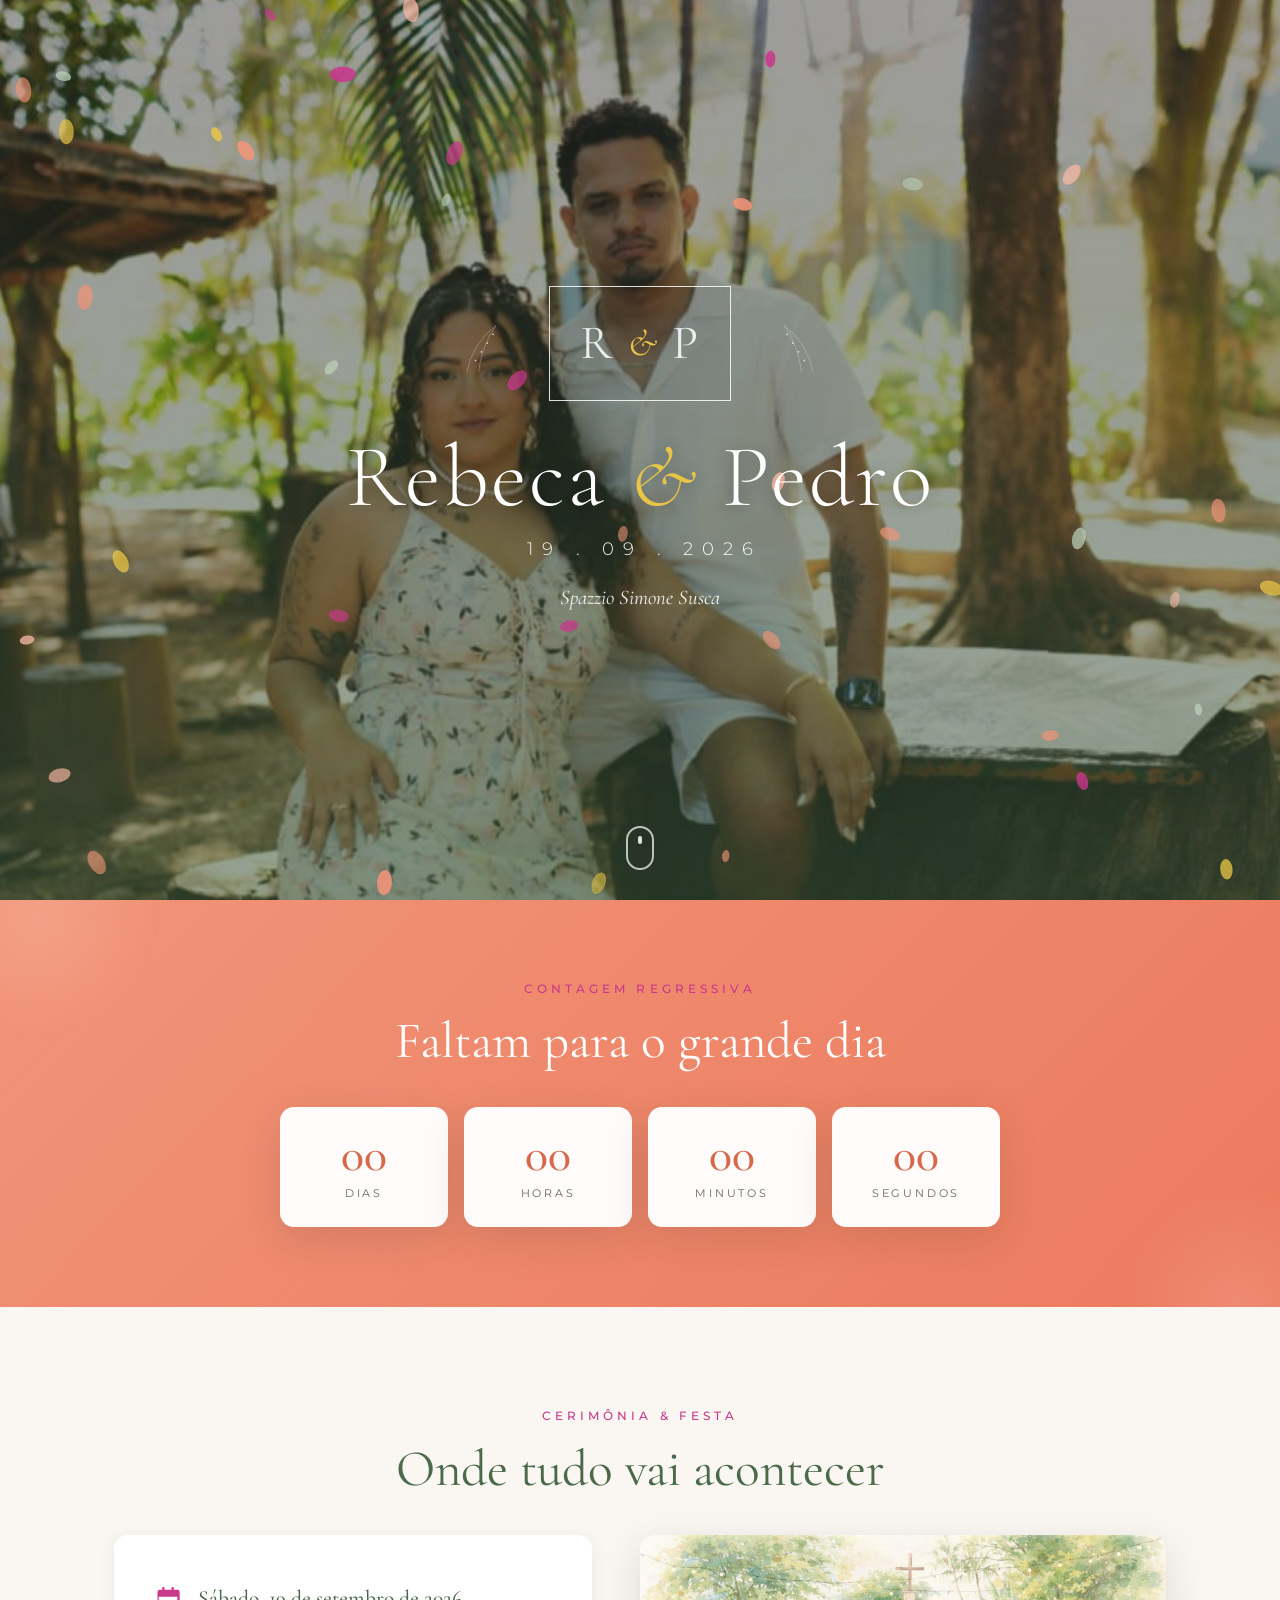
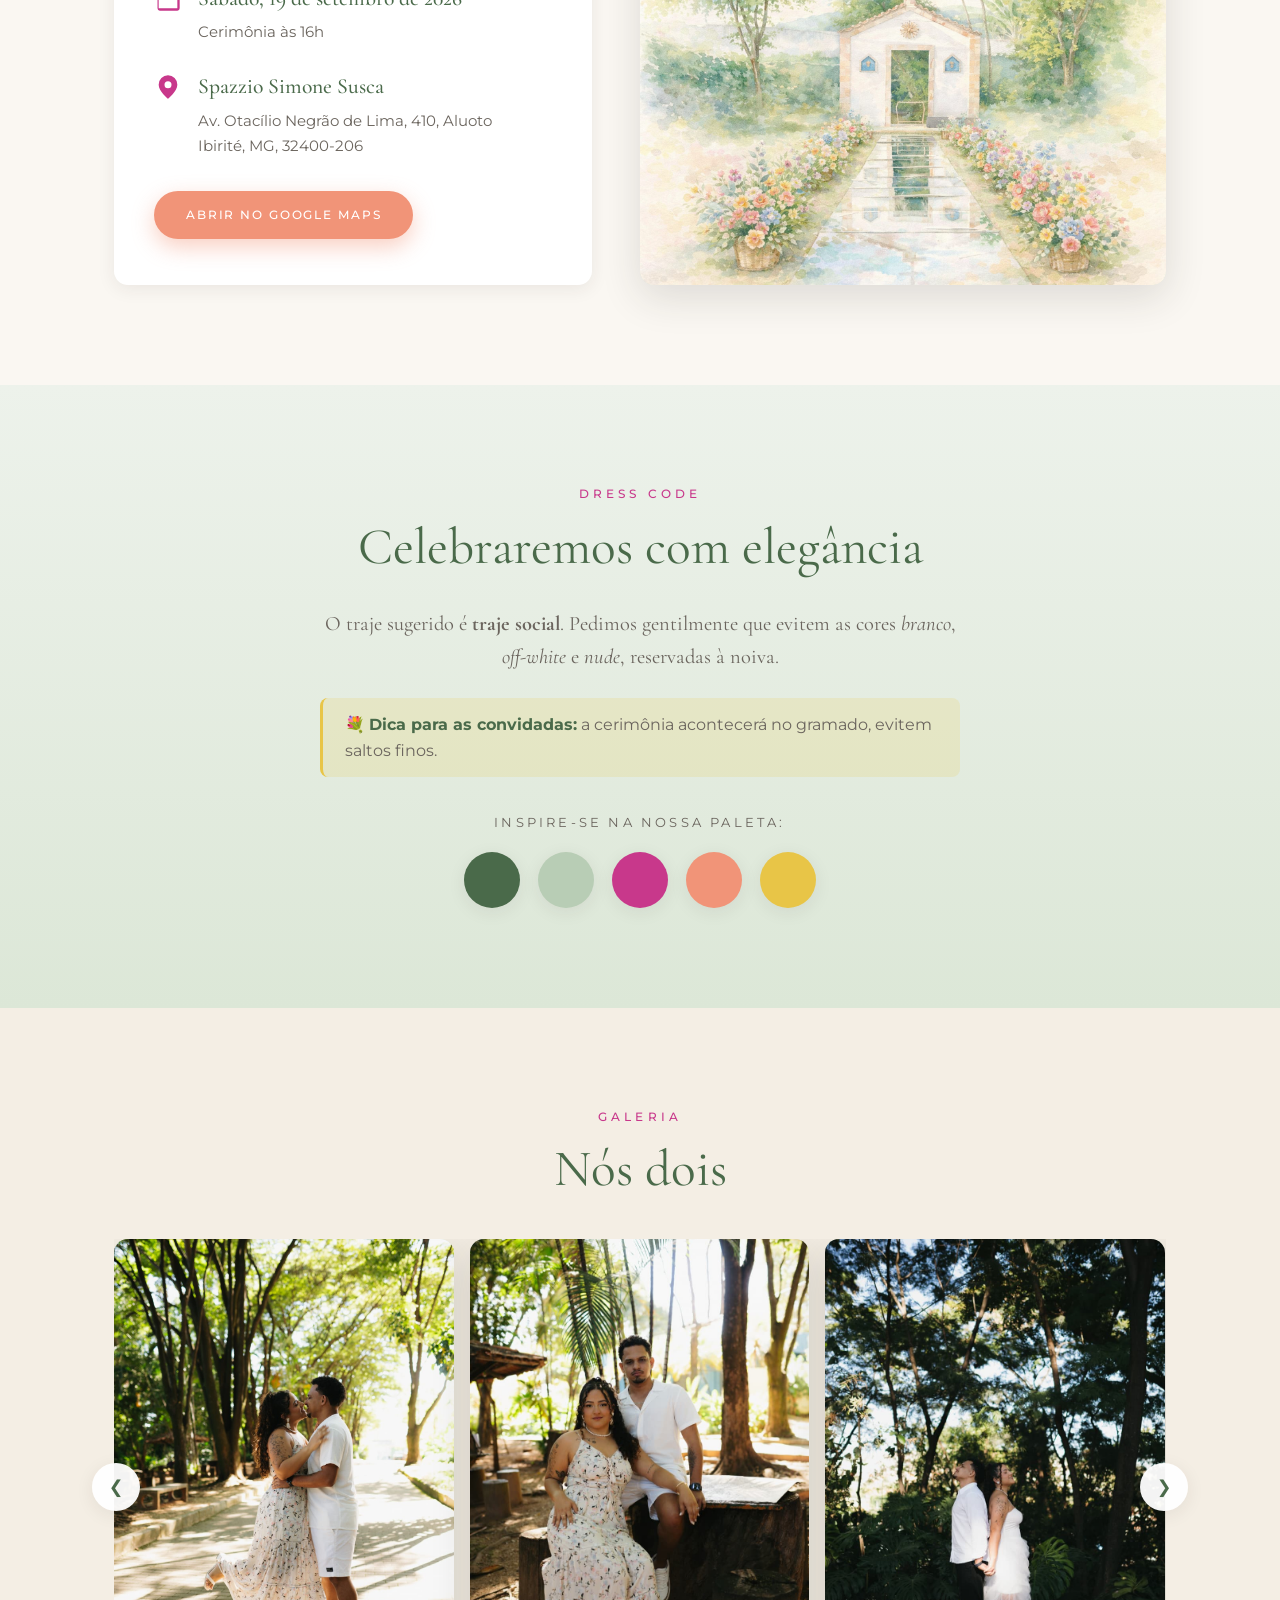
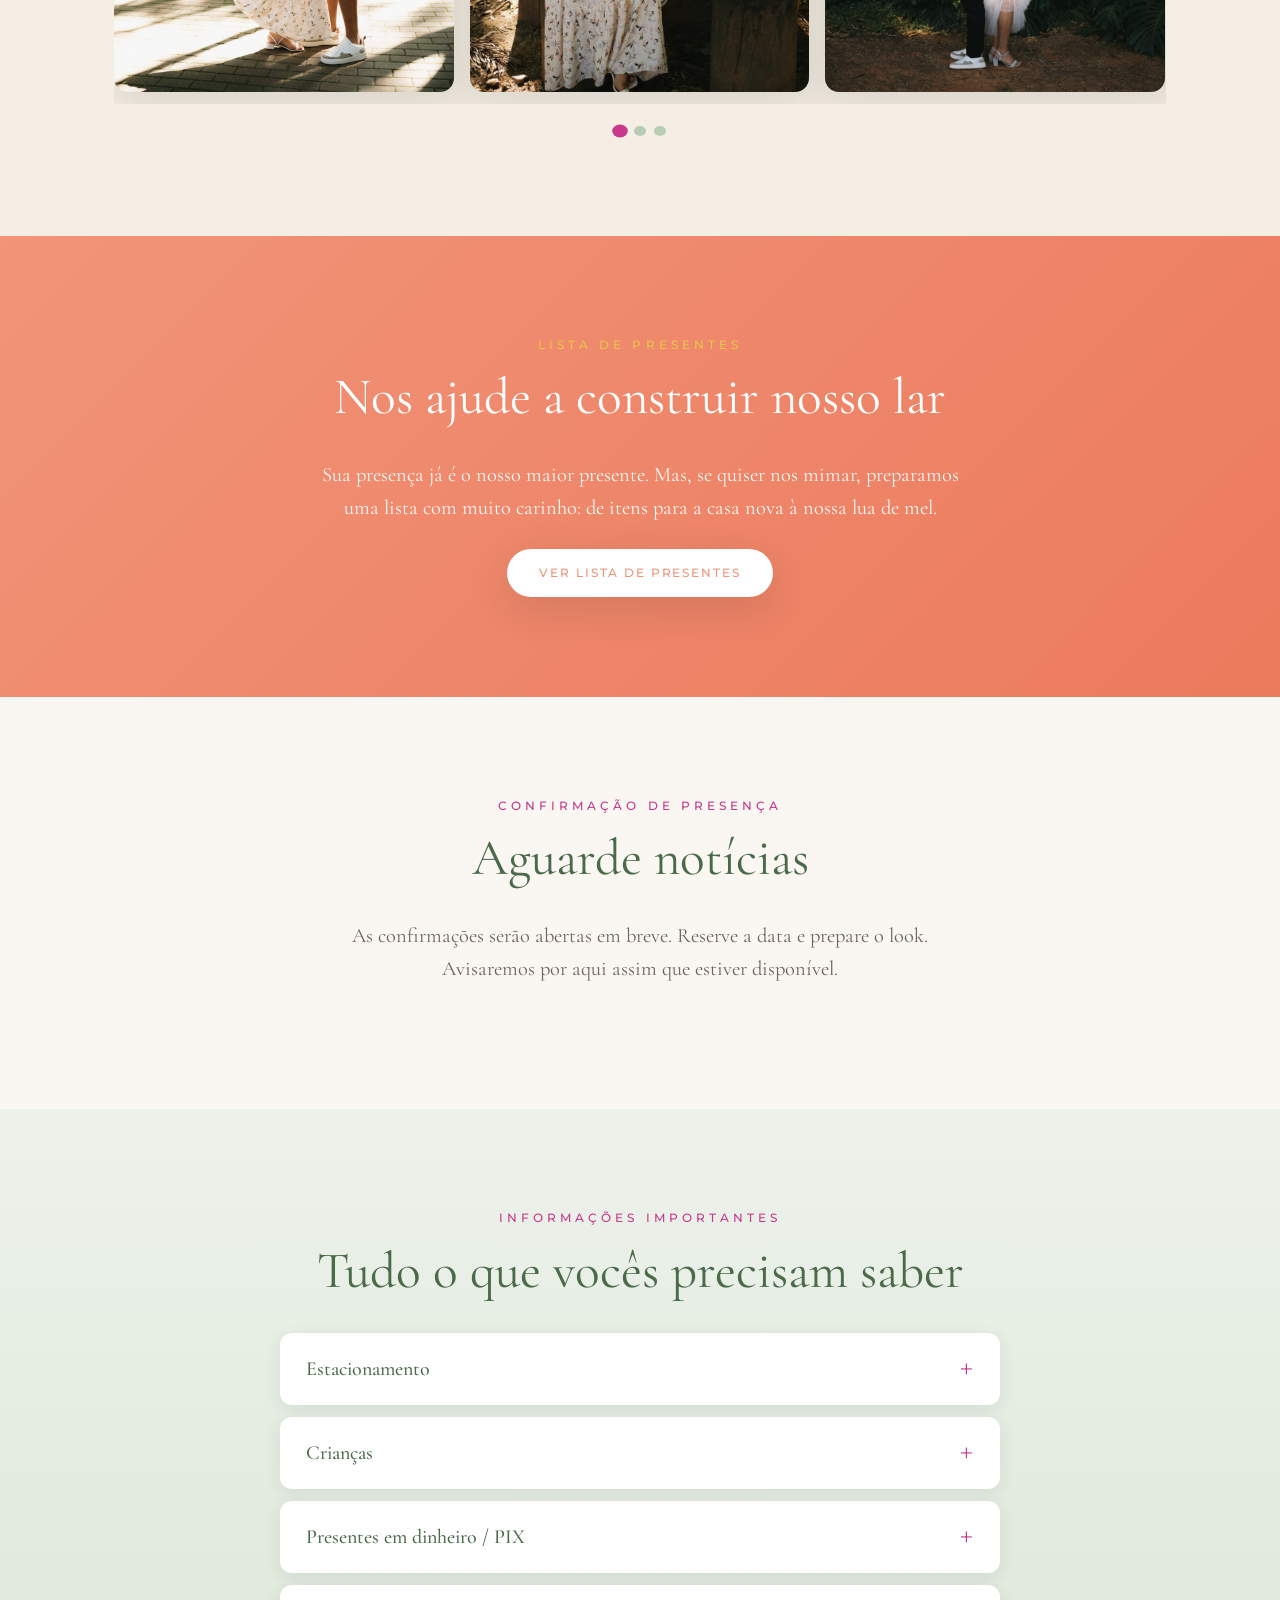
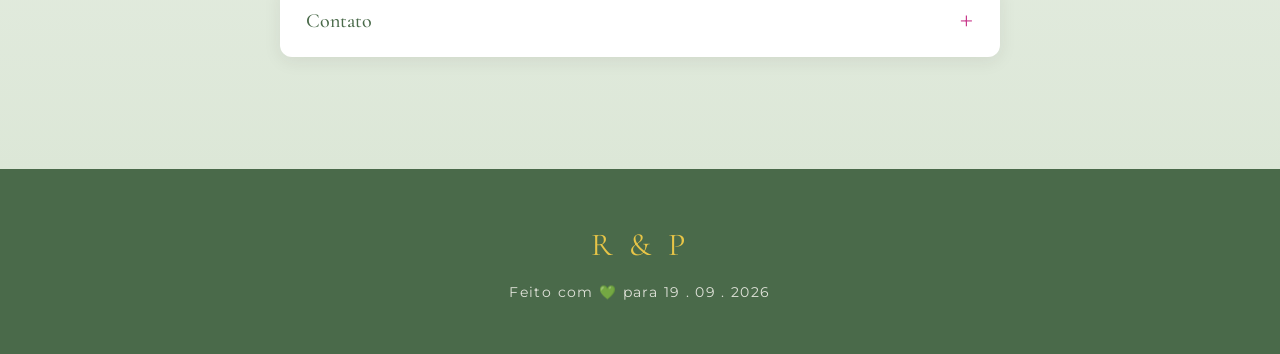
==== index.html @ be61cc6e "feat: site do casamento Rebeca & Pedro Site estatico com contagem regressiva, cerimonia, dress code," ====
<!doctype html>
<html lang="pt-BR">
  <head>
    <meta charset="UTF-8" />
    <meta name="viewport" content="width=device-width, initial-scale=1.0" />
    <title>Rebeca & Pedro | 19.09.2026</title>
    <meta name="description" content="Site oficial do casamento de Rebeca e Pedro. Sábado, 19 de setembro de 2026, às 16h, no Spazzio Simone Susca em Ibirité, MG. Conheça os detalhes do grande dia." />
    <meta name="author" content="Rebeca & Pedro" />
    <meta name="theme-color" content="#3F5C3F" />
    <link rel="canonical" href="https://rebecapedro.com.br/" />

    <!-- Ícones -->
    <link rel="icon" href="assets/favicon.svg" type="image/svg+xml" />
    <link rel="icon" href="assets/favicon-32.png" sizes="32x32" type="image/png" />
    <link rel="apple-touch-icon" href="assets/apple-touch-icon.png" />
    <link rel="manifest" href="site.webmanifest" />

    <!-- Open Graph (WhatsApp, Facebook, LinkedIn, Telegram) -->
    <meta property="og:type" content="website" />
    <meta property="og:site_name" content="Rebeca & Pedro" />
    <meta property="og:locale" content="pt_BR" />
    <meta property="og:url" content="https://rebecapedro.com.br/" />
    <meta property="og:title" content="Rebeca & Pedro | 19.09.2026" />
    <meta property="og:description" content="Sábado, 19 de setembro de 2026, às 16h, no Spazzio Simone Susca. Reserve a data e celebre conosco." />
    <meta property="og:image" content="https://rebecapedro.com.br/assets/og-image.jpg" />
    <meta property="og:image:secure_url" content="https://rebecapedro.com.br/assets/og-image.jpg" />
    <meta property="og:image:type" content="image/jpeg" />
    <meta property="og:image:width" content="1200" />
    <meta property="og:image:height" content="630" />
    <meta property="og:image:alt" content="Rebeca & Pedro, 19 de setembro de 2026" />

    <!-- Twitter -->
    <meta name="twitter:card" content="summary_large_image" />
    <meta name="twitter:title" content="Rebeca & Pedro | 19.09.2026" />
    <meta name="twitter:description" content="Sábado, 19 de setembro de 2026, às 16h, no Spazzio Simone Susca. Reserve a data." />
    <meta name="twitter:image" content="https://rebecapedro.com.br/assets/og-image.jpg" />

    <!-- Dados estruturados (Schema.org Event) -->
    <script type="application/ld+json">
      {
        "@context": "https://schema.org",
        "@type": "Event",
        "name": "Casamento de Rebeca e Pedro",
        "startDate": "2026-09-19T16:00:00-03:00",
        "endDate": "2026-09-19T23:00:00-03:00",
        "eventStatus": "https://schema.org/EventScheduled",
        "eventAttendanceMode": "https://schema.org/OfflineEventAttendanceMode",
        "location": {
          "@type": "Place",
          "name": "Spazzio Simone Susca",
          "address": {
            "@type": "PostalAddress",
            "streetAddress": "Av. Otacílio Negrão de Lima, 410, Aluoto",
            "addressLocality": "Ibirité",
            "addressRegion": "MG",
            "postalCode": "32400-206",
            "addressCountry": "BR"
          }
        },
        "image": "https://rebecapedro.com.br/assets/og-image.jpg",
        "description": "Casamento de Rebeca e Pedro. Cerimônia e festa no Spazzio Simone Susca, em Ibirité, MG.",
        "url": "https://rebecapedro.com.br/",
        "organizer": [
          { "@type": "Person", "name": "Rebeca" },
          { "@type": "Person", "name": "Pedro" }
        ]
      }
    </script>

    <link rel="preconnect" href="https://fonts.googleapis.com" />
    <link rel="preconnect" href="https://fonts.gstatic.com" crossorigin />
    <link
      href="https://fonts.googleapis.com/css2?family=Cormorant+Garamond:ital,wght@0,300;0,400;0,500;0,600;1,400&family=Montserrat:wght@300;400;500;600&display=swap"
      rel="stylesheet"
    />
    <link rel="stylesheet" href="css/styles.css" />
  </head>
  <body>
    <!-- HERO -->
    <header class="hero" id="top">
      <img
        class="hero__bg"
        src="assets/fotos/foto-2.jpeg"
        alt=""
        aria-hidden="true"
        fetchpriority="high"
      />
      <div class="hero__overlay" aria-hidden="true"></div>
      <canvas id="petals" class="petals" aria-hidden="true"></canvas>

      <div class="hero__content">
        <div class="monogram" aria-hidden="true">
          <svg
            viewBox="0 0 240 240"
            class="monogram__leaf monogram__leaf--left"
          >
            <path
              d="M20 220 Q40 120 120 60 Q70 130 60 220"
              fill="none"
              stroke="currentColor"
              stroke-width="1.2"
            />
            <circle cx="50" cy="180" r="3" fill="currentColor" />
            <circle cx="70" cy="150" r="3" fill="currentColor" />
            <circle cx="90" cy="120" r="3" fill="currentColor" />
            <circle cx="110" cy="90" r="3" fill="currentColor" />
          </svg>
          <div class="monogram__box">
            <span class="monogram__letter">R</span>
            <span class="monogram__amp">&amp;</span>
            <span class="monogram__letter">P</span>
          </div>
          <svg
            viewBox="0 0 240 240"
            class="monogram__leaf monogram__leaf--right"
          >
            <path
              d="M220 220 Q200 120 120 60 Q170 130 180 220"
              fill="none"
              stroke="currentColor"
              stroke-width="1.2"
            />
            <circle cx="190" cy="180" r="3" fill="currentColor" />
            <circle cx="170" cy="150" r="3" fill="currentColor" />
            <circle cx="150" cy="120" r="3" fill="currentColor" />
            <circle cx="130" cy="90" r="3" fill="currentColor" />
          </svg>
        </div>

        <h1 class="hero__title">Rebeca <span class="amp">&amp;</span> Pedro</h1>
        <p class="hero__date">19 . 09 . 2026</p>
        <p class="hero__sub">Spazzio Simone Susca</p>
      </div>

      <a href="#contagem" class="hero__scroll" aria-label="Role para baixo">
        <span></span>
      </a>
    </header>

    <!-- COUNTDOWN -->
    <section class="countdown" id="contagem">
      <div class="container reveal">
        <p class="eyebrow">Contagem regressiva</p>
        <h2 class="section-title light">Faltam para o grande dia</h2>
        <div class="countdown__grid" id="countdown-grid">
          <div class="countdown__cell">
            <strong data-unit="days">--</strong><span>dias</span>
          </div>
          <div class="countdown__cell">
            <strong data-unit="hours">--</strong><span>horas</span>
          </div>
          <div class="countdown__cell">
            <strong data-unit="minutes">--</strong><span>minutos</span>
          </div>
          <div class="countdown__cell">
            <strong data-unit="seconds">--</strong><span>segundos</span>
          </div>
        </div>
      </div>
    </section>

    <!-- CERIMÔNIA & FESTA -->
    <section class="ceremony section">
      <div class="container reveal">
        <p class="eyebrow">Cerimônia & Festa</p>
        <h2 class="section-title">Onde tudo vai acontecer</h2>

        <div class="ceremony__grid">
          <div class="ceremony__info">
            <div class="ceremony__row">
              <svg viewBox="0 0 24 24" class="icon">
                <path
                  fill="currentColor"
                  d="M7 2h2v2h6V2h2v2h3a2 2 0 0 1 2 2v14a2 2 0 0 1-2 2H5a2 2 0 0 1-2-2V6a2 2 0 0 1 2-2h2V2zm13 8H4v10h16V10z"
                />
              </svg>
              <div>
                <strong>Sábado, 19 de setembro de 2026</strong>
                <span>Cerimônia às 16h</span>
              </div>
            </div>
            <div class="ceremony__row">
              <svg viewBox="0 0 24 24" class="icon">
                <path
                  fill="currentColor"
                  d="M12 2a8 8 0 0 0-8 8c0 5.5 8 12 8 12s8-6.5 8-12a8 8 0 0 0-8-8zm0 11a3 3 0 1 1 0-6 3 3 0 0 1 0 6z"
                />
              </svg>
              <div>
                <strong>Spazzio Simone Susca</strong>
                <span
                  >Av. Otacílio Negrão de Lima, 410, Aluoto<br />Ibirité, MG,
                  32400-206</span
                >
              </div>
            </div>
            <a
              class="btn btn--coral"
              href="https://maps.app.goo.gl/STTVpd2hYqJtULex5?g_st=aw"
              target="_blank"
              rel="noopener"
            >
              Abrir no Google Maps
            </a>
          </div>

          <div class="ceremony__visual">
            <img
              src="assets/fotos/foto-6.jpeg"
              alt="Ilustração em aquarela da capela"
              loading="lazy"
            />
          </div>
        </div>
      </div>
    </section>

    <!-- DRESS CODE -->
    <section class="dresscode section section--sage">
      <div class="container reveal">
        <p class="eyebrow">Dress code</p>
        <h2 class="section-title">Celebraremos com elegância</h2>
        <p class="lead">
          O traje sugerido é <strong>traje social</strong>. Pedimos gentilmente
          que evitem as cores <em>branco</em>, <em>off-white</em> e
          <em>nude</em>, reservadas à noiva.
        </p>
        <p class="lead lead--tip">
          💐 <strong>Dica para as convidadas:</strong> a cerimônia acontecerá no
          gramado, evitem saltos finos.
        </p>

        <div class="palette">
          <p class="palette__label">Inspire-se na nossa paleta:</p>
          <div class="palette__chips">
            <span class="chip" style="--c: #4a6a4a" title="Verde escuro"></span>
            <span class="chip" style="--c: #b8cdb5" title="Sage"></span>
            <span class="chip" style="--c: #c8388b" title="Magenta"></span>
            <span class="chip" style="--c: #f19478" title="Coral"></span>
            <span class="chip" style="--c: #e8c547" title="Mostarda"></span>
          </div>
        </div>
      </div>
    </section>

    <!-- GALERIA -->
    <section class="gallery section section--cream">
      <div class="container reveal">
        <p class="eyebrow">Galeria</p>
        <h2 class="section-title">Nós dois</h2>

        <div class="carousel" id="carousel">
          <button
            class="carousel__nav carousel__nav--prev"
            aria-label="Anterior"
            type="button"
          >
            &#10094;
          </button>
          <div class="carousel__track" id="carousel-track">
            <figure class="carousel__slide">
              <img
                src="assets/fotos/foto-1.jpeg"
                alt="Rebeca e Pedro"
                loading="lazy"
              />
            </figure>
            <figure class="carousel__slide">
              <img
                src="assets/fotos/foto-2.jpeg"
                alt="Rebeca e Pedro"
                loading="lazy"
              />
            </figure>
            <figure class="carousel__slide">
              <img
                src="assets/fotos/foto-3.jpeg"
                alt="Rebeca e Pedro"
                loading="lazy"
              />
            </figure>
            <figure class="carousel__slide">
              <img
                src="assets/fotos/foto-4.jpeg"
                alt="Rebeca e Pedro"
                loading="lazy"
              />
            </figure>
            <figure class="carousel__slide">
              <img
                src="assets/fotos/foto-5.jpeg"
                alt="Rebeca e Pedro"
                loading="lazy"
              />
            </figure>
          </div>
          <button
            class="carousel__nav carousel__nav--next"
            aria-label="Próxima"
            type="button"
          >
            &#10095;
          </button>
          <div class="carousel__dots" id="carousel-dots"></div>
        </div>
      </div>
    </section>

    <!-- PRESENTES -->
    <section class="gifts section section--coral">
      <div class="container reveal">
        <p class="eyebrow">Lista de presentes</p>
        <h2 class="section-title light">Nos ajude a construir nosso lar</h2>
        <p class="lead light">
          Sua presença já é o nosso maior presente. Mas, se quiser nos mimar,
          preparamos uma lista com muito carinho: de itens para a casa nova
          à nossa lua de mel.
        </p>
        <a class="btn btn--light" href="presentes.html">Ver lista de presentes</a>
      </div>
    </section>

    <!-- RSVP (placeholder) -->
    <section class="rsvp section">
      <div class="container reveal">
        <p class="eyebrow">Confirmação de presença</p>
        <h2 class="section-title">Aguarde notícias</h2>
        <p class="lead">
          As confirmações serão abertas em breve. Reserve a data e prepare o
          look. Avisaremos por aqui assim que estiver disponível.
        </p>
      </div>
    </section>

    <!-- INFORMAÇÕES IMPORTANTES -->
    <section class="info section section--sage">
      <div class="container reveal">
        <p class="eyebrow">Informações importantes</p>
        <h2 class="section-title">Tudo o que vocês precisam saber</h2>

        <div class="accordion">
          <details>
            <summary>Estacionamento</summary>
            <p>
              O Spazzio Simone Susca não oferece estacionamento próprio, mas
              existem estacionamentos próximos ao espaço.
            </p>
          </details>
          <details>
            <summary>Crianças</summary>
            <p>
              As crianças são muito bem-vindas em nosso casamento!<br /><br />
              Pedimos a compreensão dos pais e responsáveis, pois o evento não
              contará com espaço kids ou monitores infantis. Assim, os cuidados
              e supervisão das crianças durante toda a celebração serão de
              responsabilidade da família.
            </p>
          </details>
          <details>
            <summary>Presentes em dinheiro / PIX</summary>
            <p>
              A chave PIX e os detalhes das cotas serão divulgados junto com a
              lista de presentes.
            </p>
          </details>
          <details>
            <summary>Contato</summary>
            <p>
              Em caso de dúvidas, entre em contato com a cerimonialista,
              informações em breve.
            </p>
          </details>
        </div>
      </div>
    </section>

    <!-- FOOTER -->
    <footer class="footer">
      <div class="container">
        <div class="footer__mono">R &amp; P</div>
        <p>Feito com 💚 para 19 . 09 . 2026</p>
      </div>
    </footer>

    <script src="js/countdown.js"></script>
    <script src="js/carousel.js"></script>
    <script src="js/petals.js"></script>
    <script src="js/reveal.js"></script>
  </body>
</html>
---- css/styles.css ----
/* ============================================================
   Rebeca & Pedro | 19.09.2026
   Paleta Tropical Chic
   ============================================================ */

:root {
  --verde-escuro: #3F5C3F;
  --verde-folha:  #4A6A4A;
  --sage:         #B8CDB5;
  --sage-claro:   #D9E5D6;
  --magenta:      #C8388B;
  --coral:        #F19478;
  --coral-claro:  #F8B9A5;
  --mustard:      #E8C547;
  --off-white:    #FAF7F2;
  --branco:       #FFFFFF;
  --carvao:       #2E2A26;
  --cinza:        #6B655E;

  --serif: 'Cormorant Garamond', 'Georgia', serif;
  --sans:  'Montserrat', system-ui, -apple-system, sans-serif;

  --max-w: 1100px;
  --radius: 14px;
  --shadow-sm: 0 4px 18px rgba(46, 42, 38, 0.08);
  --shadow-md: 0 12px 40px rgba(46, 42, 38, 0.14);
}

/* ---------- Reset ---------- */
*, *::before, *::after { box-sizing: border-box; }
html {
  scroll-behavior: smooth;
  overflow-x: hidden;
  width: 100%;
}
body {
  margin: 0;
  font-family: var(--sans);
  color: var(--carvao);
  background: var(--off-white);
  line-height: 1.6;
  -webkit-font-smoothing: antialiased;
  overflow-x: hidden;
  width: 100%;
  position: relative;
}
@media (prefers-reduced-motion: reduce) {
  html { scroll-behavior: auto; }
}
img { max-width: 100%; display: block; }
button { font: inherit; cursor: pointer; border: none; background: none; color: inherit; }
a { color: var(--magenta); text-decoration: none; transition: opacity .2s; }
a:hover { opacity: .75; }

/* ---------- Helpers ---------- */
.container {
  max-width: var(--max-w);
  margin: 0 auto;
  padding: 0 24px;
}
.section { padding: 100px 0; position: relative; overflow: hidden; }
@media (max-width: 600px) {
  .section { padding: 70px 0; }
}
.section--sage  { background: linear-gradient(180deg, #EDF2EB 0%, #DCE7D7 100%); }
.section--coral { background: linear-gradient(135deg, var(--coral) 0%, #ec7a5d 100%); color: var(--branco); }
.section--cream { background: #F4EEE4; }

.eyebrow {
  font-family: var(--sans);
  text-transform: uppercase;
  letter-spacing: .35em;
  font-size: .72rem;
  color: var(--magenta);
  margin: 0 0 14px;
  font-weight: 500;
}
.section--coral .eyebrow { color: var(--mustard); }

.section-title {
  font-family: var(--serif);
  font-weight: 400;
  font-size: clamp(2rem, 4.5vw, 3.2rem);
  color: var(--verde-folha);
  margin: 0 0 32px;
  line-height: 1.15;
}
.section-title.light { color: var(--branco); }

.lead {
  font-family: var(--serif);
  font-size: clamp(1.05rem, 1.6vw, 1.35rem);
  font-weight: 400;
  color: var(--cinza);
  max-width: 640px;
  margin: 0 auto 24px;
  text-align: center;
}
.lead.light { color: rgba(255,255,255,.95); }
.lead--tip {
  margin-top: 18px;
  font-size: 1rem;
  font-family: var(--sans);
  font-style: normal;
  background: rgba(232, 197, 71, .18);
  border-left: 3px solid var(--mustard);
  padding: 14px 22px;
  border-radius: 8px;
  text-align: left;
}
.lead--tip strong { color: var(--verde-folha); }

.btn {
  display: inline-block;
  padding: 14px 32px;
  border-radius: 999px;
  font-family: var(--sans);
  font-weight: 500;
  text-transform: uppercase;
  letter-spacing: .15em;
  font-size: .78rem;
  transition: transform .25s ease, box-shadow .25s ease, background .25s ease;
}
.btn--coral {
  background: var(--coral);
  color: var(--branco);
  box-shadow: 0 8px 22px rgba(241,148,120,.45);
}
.btn--coral:hover {
  background: var(--magenta);
  transform: translateY(-2px);
  box-shadow: 0 12px 28px rgba(200,56,139,.4);
  opacity: 1;
}
.btn--light {
  background: var(--branco);
  color: var(--coral);
  box-shadow: var(--shadow-md);
}
.btn--light:hover {
  background: var(--mustard);
  color: var(--carvao);
  transform: translateY(-2px);
  opacity: 1;
}
.btn--outline {
  background: transparent;
  color: var(--magenta);
  border: 1.5px solid var(--magenta);
  padding: 10px 22px;
}
.btn--outline:hover {
  background: var(--magenta);
  color: var(--branco);
  opacity: 1;
}
.btn:disabled {
  opacity: .45;
  cursor: not-allowed;
  transform: none !important;
  box-shadow: none !important;
  background: var(--sage) !important;
  color: var(--off-white) !important;
}

/* ============================================================
   HERO
   ============================================================ */
.hero {
  position: relative;
  min-height: 100vh;
  display: flex;
  align-items: center;
  justify-content: center;
  text-align: center;
  color: var(--branco);
  overflow: hidden;
  isolation: isolate;
}
.hero__bg {
  position: absolute; inset: 0;
  width: 100%; height: 100%;
  object-fit: cover;
  object-position: center 35%;
  z-index: -2;
  transform: scale(1.04);
  animation: heroZoom 22s ease-in-out infinite alternate;
  will-change: transform;
  filter: saturate(1.05) contrast(1.02);
}
@keyframes heroZoom {
  from { transform: scale(1.04); }
  to   { transform: scale(1.12); }
}
.hero__overlay {
  position: absolute; inset: 0;
  background: linear-gradient(180deg, rgba(46,42,38,.45) 0%, rgba(63,92,63,.55) 100%);
  z-index: -1;
}
.petals {
  position: absolute; inset: 0;
  width: 100%; height: 100%;
  pointer-events: none;
  z-index: 1;
}
.hero__content {
  position: relative;
  z-index: 2;
  padding: 0 24px;
  animation: heroFadeIn 1.6s ease-out both;
}
@keyframes heroFadeIn {
  from { opacity: 0; transform: translateY(20px); }
  to   { opacity: 1; transform: translateY(0); }
}

/* Monograma */
.monogram {
  display: flex;
  align-items: center;
  justify-content: center;
  gap: 18px;
  margin-bottom: 32px;
  color: rgba(255,255,255,.85);
}
.monogram__leaf {
  width: 70px; height: 70px;
  opacity: .85;
  flex-shrink: 0;
}
.monogram__box {
  border: 1.5px solid rgba(255,255,255,.85);
  padding: 18px 30px;
  display: flex;
  align-items: center;
  gap: 14px;
  font-family: var(--serif);
  font-size: clamp(1.8rem, 5vw, 3rem);
  letter-spacing: .04em;
  background: rgba(0,0,0,.05);
  backdrop-filter: blur(2px);
  -webkit-backdrop-filter: blur(2px);
}
@media (max-width: 600px) {
  .monogram { gap: 10px; }
  .monogram__leaf { width: 44px; height: 44px; }
  .monogram__box { padding: 14px 22px; }
}
@media (max-width: 380px) {
  .monogram__leaf { display: none; }
}
.monogram__amp {
  font-style: italic;
  font-size: .8em;
  color: var(--mustard);
}

.hero__title {
  font-family: var(--serif);
  font-weight: 300;
  font-size: clamp(2.8rem, 8vw, 5.5rem);
  margin: 0 0 14px;
  letter-spacing: .03em;
  line-height: 1;
  text-shadow: 0 2px 16px rgba(0,0,0,.3);
}
.hero__title .amp {
  font-style: italic;
  color: var(--mustard);
  font-weight: 300;
}
.hero__date {
  font-family: var(--sans);
  letter-spacing: .5em;
  font-size: clamp(.85rem, 1.6vw, 1.1rem);
  margin: 0 0 18px;
  padding-left: .5em;
  font-weight: 300;
  opacity: .95;
}
.hero__sub {
  font-family: var(--serif);
  font-style: italic;
  font-size: clamp(1rem, 1.8vw, 1.3rem);
  margin: 0;
  opacity: .9;
}

/* Scroll indicator */
.hero__scroll {
  position: absolute;
  bottom: 30px;
  left: 50%;
  transform: translateX(-50%);
  width: 28px;
  height: 44px;
  border: 2px solid rgba(255,255,255,.7);
  border-radius: 20px;
  z-index: 2;
}
.hero__scroll span {
  position: absolute;
  top: 8px; left: 50%;
  width: 4px; height: 8px;
  margin-left: -2px;
  background: rgba(255,255,255,.85);
  border-radius: 2px;
  animation: scrollDot 1.8s infinite;
}
@keyframes scrollDot {
  0%   { transform: translateY(0); opacity: 1; }
  100% { transform: translateY(18px); opacity: 0; }
}


/* ============================================================
   COUNTDOWN
   ============================================================ */
.countdown {
  background: linear-gradient(135deg, var(--coral) 0%, #ec7a5d 100%);
  color: var(--branco);
  text-align: center;
  padding: 80px 0;
  position: relative;
  overflow: hidden;
}
.countdown::before,
.countdown::after {
  content: '';
  position: absolute;
  width: 240px; height: 240px;
  background: radial-gradient(circle, rgba(255,255,255,.12) 0%, transparent 70%);
  border-radius: 50%;
  pointer-events: none;
}
.countdown::before { top: -100px; left: -80px; }
.countdown::after  { bottom: -120px; right: -80px; }

.countdown__grid {
  display: grid;
  grid-template-columns: repeat(4, 1fr);
  gap: 16px;
  max-width: 720px;
  margin: 36px auto 0;
}
.countdown__cell {
  background: rgba(255,255,255,.97);
  color: var(--coral);
  border-radius: var(--radius);
  padding: 24px 8px;
  box-shadow: var(--shadow-md);
  transition: transform .3s;
}
.countdown__cell:hover { transform: translateY(-4px); }
.countdown__cell strong {
  display: block;
  font-family: var(--serif);
  font-weight: 500;
  font-size: clamp(2rem, 5vw, 3rem);
  line-height: 1;
  color: #d9684a;
}
.countdown__cell span {
  display: block;
  margin-top: 6px;
  font-size: .7rem;
  letter-spacing: .25em;
  text-transform: uppercase;
  color: var(--cinza);
}
@media (max-width: 540px) {
  .countdown__grid { gap: 10px; }
  .countdown__cell { padding: 18px 4px; }
  .countdown__cell span { letter-spacing: .12em; font-size: .62rem; }
}

/* ============================================================
   CERIMÔNIA
   ============================================================ */
.ceremony { text-align: center; }
.ceremony__grid {
  display: grid;
  grid-template-columns: 1fr 1.1fr;
  gap: 48px;
  align-items: stretch;
  margin-top: 36px;
  text-align: left;
}
.ceremony__info {
  background: var(--branco);
  border-radius: var(--radius);
  padding: 40px;
  box-shadow: var(--shadow-sm);
  display: flex;
  flex-direction: column;
  gap: 24px;
  justify-content: center;
}
.ceremony__row {
  display: flex;
  gap: 16px;
  align-items: flex-start;
}
.ceremony__row .icon {
  width: 28px; height: 28px;
  color: var(--magenta);
  flex-shrink: 0;
  margin-top: 4px;
}
.ceremony__row strong {
  display: block;
  font-family: var(--serif);
  font-size: 1.35rem;
  color: var(--verde-folha);
  margin-bottom: 4px;
  font-weight: 500;
}
.ceremony__row span {
  font-size: .92rem;
  color: var(--cinza);
}
.ceremony__info .btn { align-self: flex-start; margin-top: 8px; }

.ceremony__visual {
  border-radius: var(--radius);
  overflow: hidden;
  box-shadow: var(--shadow-md);
  background: var(--sage-claro);
  min-height: 340px;
}
.ceremony__visual img {
  width: 100%;
  height: 100%;
  min-height: 340px;
  object-fit: cover;
  display: block;
}
@media (max-width: 800px) {
  .ceremony__grid { grid-template-columns: 1fr; gap: 24px; }
  .ceremony__info { padding: 28px; }
  .ceremony__visual,
  .ceremony__visual img { min-height: 260px; }
}

/* ============================================================
   DRESS CODE
   ============================================================ */
.dresscode { text-align: center; }
.palette { margin-top: 36px; }
.palette__label {
  font-size: .8rem;
  letter-spacing: .25em;
  text-transform: uppercase;
  color: var(--cinza);
  margin-bottom: 18px;
}
.palette__chips {
  display: flex;
  justify-content: center;
  gap: 18px;
  flex-wrap: wrap;
}
.chip {
  width: 56px; height: 56px;
  border-radius: 50%;
  background: var(--c);
  display: block;
  box-shadow: var(--shadow-sm);
  transition: transform .3s;
  cursor: pointer;
}
.chip:hover { transform: scale(1.12) rotate(8deg); }

/* ============================================================
   GALLERY / CAROUSEL
   ============================================================ */
.gallery { text-align: center; }
.carousel {
  position: relative;
  margin-top: 40px;
}
.carousel__track {
  display: flex;
  gap: 16px;
  overflow-x: auto;
  scroll-snap-type: x mandatory;
  scroll-behavior: smooth;
  -webkit-overflow-scrolling: touch;
  padding-bottom: 12px;
  scrollbar-width: none;
}
.carousel__track::-webkit-scrollbar { display: none; }

.carousel__slide {
  flex: 0 0 100%;
  scroll-snap-align: start;
  margin: 0;
  border-radius: var(--radius);
  overflow: hidden;
  box-shadow: var(--shadow-md);
  aspect-ratio: 3 / 4;
  max-height: 65vh;
  background: var(--sage-claro);
}
.carousel__slide img {
  width: 100%; height: 100%;
  object-fit: cover;
}
@media (min-width: 700px) {
  .carousel__slide { flex: 0 0 calc(50% - 8px); aspect-ratio: 3 / 4; }
}
@media (min-width: 1000px) {
  .carousel__slide { flex: 0 0 calc(33.333% - 11px); }
}

.carousel__nav {
  position: absolute;
  top: 50%;
  transform: translateY(-50%);
  width: 48px; height: 48px;
  background: rgba(255,255,255,.95);
  color: var(--verde-folha);
  border-radius: 50%;
  box-shadow: var(--shadow-sm);
  display: flex;
  align-items: center;
  justify-content: center;
  font-size: 1.1rem;
  z-index: 5;
  transition: background .2s, transform .2s;
}
.carousel__nav:hover { background: var(--magenta); color: var(--branco); transform: translateY(-50%) scale(1.08); }
.carousel__nav--prev { left: -10px; }
.carousel__nav--next { right: -10px; }
@media (min-width: 720px) {
  .carousel__nav--prev { left: -22px; }
  .carousel__nav--next { right: -22px; }
}

.carousel__dots {
  display: flex;
  justify-content: center;
  gap: 8px;
  margin-top: 22px;
}
.carousel__dots button {
  width: 10px; height: 10px;
  border-radius: 50%;
  background: var(--sage);
  transition: background .25s, transform .25s;
}
.carousel__dots button.is-active {
  background: var(--magenta);
  transform: scale(1.3);
}

/* ============================================================
   PRESENTES / RSVP
   ============================================================ */
.gifts, .rsvp { text-align: center; }
.gifts .lead, .rsvp .lead { margin-top: 12px; }

/* ============================================================
   INFORMAÇÕES (acordeão)
   ============================================================ */
.info { text-align: center; }
.accordion {
  max-width: 720px;
  margin: 32px auto 0;
  text-align: left;
}
.accordion details {
  background: var(--branco);
  border-radius: 12px;
  margin-bottom: 12px;
  box-shadow: var(--shadow-sm);
  overflow: hidden;
  transition: box-shadow .25s;
}
.accordion details[open] { box-shadow: var(--shadow-md); }
.accordion summary {
  padding: 20px 26px;
  font-family: var(--serif);
  font-size: 1.25rem;
  color: var(--verde-folha);
  cursor: pointer;
  position: relative;
  list-style: none;
  font-weight: 500;
}
.accordion summary::-webkit-details-marker { display: none; }
.accordion summary::after {
  content: '+';
  position: absolute;
  right: 26px;
  top: 50%;
  transform: translateY(-50%);
  font-size: 1.6rem;
  color: var(--magenta);
  transition: transform .3s;
  font-family: var(--sans);
  font-weight: 300;
}
.accordion details[open] summary::after { transform: translateY(-50%) rotate(45deg); }
.accordion p {
  margin: 0;
  padding: 0 26px 22px;
  color: var(--cinza);
}

/* ============================================================
   FOOTER
   ============================================================ */
.footer {
  background: var(--verde-folha);
  color: var(--off-white);
  text-align: center;
  padding: 50px 24px;
}
.footer__mono {
  font-family: var(--serif);
  font-size: 2rem;
  letter-spacing: .15em;
  margin-bottom: 12px;
  color: var(--mustard);
}
.footer p {
  margin: 0;
  font-size: .85rem;
  letter-spacing: .1em;
  opacity: .85;
}

/* ============================================================
   Scroll reveal
   ============================================================ */
.reveal {
  opacity: 0;
  transform: translateY(30px);
  transition: opacity .9s ease-out, transform .9s ease-out;
}
.reveal.is-visible {
  opacity: 1;
  transform: translateY(0);
}

@media (prefers-reduced-motion: reduce) {
  .reveal, .hero__bg, .hero__content, .hero__scroll span {
    animation: none !important;
    transition: none !important;
    opacity: 1 !important;
    transform: none !important;
  }
}

/* ============================================================
   PÁGINA DE PRESENTES
   ============================================================ */
.gift-page { background: var(--off-white); }

.mode-note {
  background: #FFF4D6;
  border-left: 3px solid var(--mustard);
  color: #806000;
  padding: 12px 16px;
  border-radius: 8px;
  font-size: .82rem;
  margin: 0 0 24px;
  text-align: center;
}

.gift-hero {
  position: relative;
  background: linear-gradient(135deg, var(--coral) 0%, #ec7a5d 55%, var(--magenta) 140%);
  color: var(--branco);
  text-align: center;
  padding: 90px 24px 70px;
  overflow: hidden;
}
.gift-hero__inner { max-width: 700px; margin: 0 auto; }
.gift-hero .footer__mono { color: var(--mustard); margin-bottom: 10px; }
.gift-hero .eyebrow { color: var(--mustard); }
.gift-hero .section-title { margin-bottom: 18px; }
.gift-hero .lead { margin-bottom: 0; }

.gift-back {
  position: absolute;
  top: 22px; left: 22px;
  color: var(--branco);
  font-size: .8rem;
  letter-spacing: .1em;
  text-transform: uppercase;
  background: rgba(0,0,0,.15);
  padding: 8px 16px;
  border-radius: 999px;
  z-index: 2;
}
.gift-back:hover { background: rgba(0,0,0,.3); opacity: 1; }

.gift-main { padding: 60px 0 90px; }

/* PIX em destaque */
.pix-box {
  background: var(--branco);
  border: 1px dashed var(--coral);
  border-radius: var(--radius);
  padding: 26px 32px;
  display: flex;
  flex-wrap: wrap;
  align-items: center;
  justify-content: space-between;
  gap: 18px;
  box-shadow: var(--shadow-sm);
  margin-bottom: 40px;
}
.pix-box__label { margin: 0 0 4px; font-size: .9rem; color: var(--cinza); }
.pix-box__key {
  margin: 0;
  font-family: var(--serif);
  font-size: 1.7rem;
  color: var(--verde-folha);
  letter-spacing: .04em;
}
.pix-box__name { margin: 2px 0 0; font-size: .82rem; color: var(--cinza); }
.pix-box__feedback {
  flex-basis: 100%;
  text-align: right;
  font-size: .82rem;
  color: var(--verde-folha);
  min-height: 1em;
}

/* Progresso */
.gift-progresswrap { max-width: 520px; margin: 0 auto 40px; text-align: center; }
.gift-progress__track {
  height: 10px;
  background: var(--sage-claro);
  border-radius: 999px;
  overflow: hidden;
}
.gift-progress__bar {
  display: block;
  height: 100%;
  width: 0;
  background: linear-gradient(90deg, var(--coral), var(--magenta));
  border-radius: 999px;
  transition: width .6s ease;
}
.gift-progress__count {
  margin: 10px 0 0;
  font-size: .82rem;
  letter-spacing: .12em;
  text-transform: uppercase;
  color: var(--cinza);
}

/* Filtros */
.gift-filters {
  display: flex;
  flex-wrap: wrap;
  justify-content: center;
  gap: 10px;
  margin-bottom: 40px;
}
.gift-filter {
  padding: 9px 18px;
  border-radius: 999px;
  background: var(--branco);
  border: 1px solid var(--sage);
  color: var(--verde-folha);
  font-size: .82rem;
  font-weight: 500;
  transition: all .2s;
  white-space: nowrap;
}
.gift-filter:hover { border-color: var(--magenta); color: var(--magenta); }
.gift-filter.is-active {
  background: var(--verde-folha);
  border-color: var(--verde-folha);
  color: var(--branco);
}

/* Grid de cards */
.gift-list {
  display: grid;
  grid-template-columns: repeat(auto-fill, minmax(230px, 1fr));
  gap: 22px;
}
.gift-empty { grid-column: 1 / -1; text-align: center; color: var(--cinza); }

.gift-card {
  background: var(--branco);
  border-radius: var(--radius);
  padding: 0 0 22px;
  text-align: center;
  box-shadow: var(--shadow-sm);
  display: flex;
  flex-direction: column;
  align-items: center;
  gap: 8px;
  transition: transform .25s, box-shadow .25s;
  position: relative;
  overflow: hidden;
}
.gift-card:hover { transform: translateY(-4px); box-shadow: var(--shadow-md); }
.gift-card__media {
  position: relative;
  width: 100%;
  aspect-ratio: 1 / 1;
  background: var(--sage-claro);
  overflow: hidden;
}
.gift-card__media img {
  width: 100%; height: 100%;
  object-fit: cover;
  transition: transform .4s ease;
}
.gift-card:hover .gift-card__media img { transform: scale(1.05); }
.gift-card__overlay {
  position: absolute;
  inset: 0;
  display: flex;
  align-items: center;
  justify-content: center;
  background: rgba(74,106,74,.72);
  color: var(--branco);
  font-family: var(--serif);
  font-size: 1.25rem;
  letter-spacing: .05em;
  backdrop-filter: blur(2px);
  -webkit-backdrop-filter: blur(2px);
}
.gift-card__name {
  font-family: var(--serif);
  font-weight: 500;
  font-size: 1.1rem;
  color: var(--verde-folha);
  margin: 16px 16px 0;
  line-height: 1.25;
}
.gift-card__price {
  font-family: var(--sans);
  font-weight: 600;
  color: var(--magenta);
  font-size: 1.05rem;
  margin: 0 16px 4px;
}
.gift-card__btn { margin: auto 16px 0; width: calc(100% - 32px); }
.gift-card__badge {
  margin: auto 16px 0;
  display: inline-block;
  background: var(--sage-claro);
  color: var(--verde-folha);
  padding: 12px 18px;
  border-radius: 999px;
  font-size: .75rem;
  font-weight: 600;
  letter-spacing: .08em;
  text-transform: uppercase;
  width: calc(100% - 32px);
}
.gift-card.is-claimed { opacity: .72; }
.gift-card.is-claimed .gift-card__name { text-decoration: line-through; text-decoration-color: var(--coral); }

/* Skeleton (carregamento) */
@keyframes skel-shimmer {
  0%   { background-position: 200% 0; }
  100% { background-position: -200% 0; }
}
.skel {
  background: linear-gradient(90deg, #E8E3D8 0%, #F4EEE4 50%, #E8E3D8 100%);
  background-size: 200% 100%;
  animation: skel-shimmer 1.4s ease-in-out infinite;
  border-radius: 4px;
  display: block;
}
.skel--text { display: inline-block; }

.gift-card--skel { pointer-events: none; }
.gift-card--skel .gift-card__media {
  background: linear-gradient(90deg, #E8E3D8 0%, #F4EEE4 50%, #E8E3D8 100%);
  background-size: 200% 100%;
  animation: skel-shimmer 1.4s ease-in-out infinite;
}
.gift-card__skelline {
  height: 1.1em;
  margin: 14px 16px 0;
  border-radius: 6px;
}
.gift-card__skelbtn {
  margin: 16px 16px 0;
  height: 44px;
  border-radius: 999px;
  width: calc(100% - 32px);
}

.gift-progresswrap.is-loading .gift-progress__track {
  background: linear-gradient(90deg, #E8E3D8 0%, #F4EEE4 50%, #E8E3D8 100%);
  background-size: 200% 100%;
  animation: skel-shimmer 1.4s ease-in-out infinite;
}

/* Ícone do modal de PIX livre */
.pl-icon {
  width: 92px; height: 92px;
  border-radius: 12px;
  background: linear-gradient(135deg, var(--coral) 0%, var(--magenta) 100%);
  display: flex;
  align-items: center;
  justify-content: center;
  font-size: 2.8rem;
  flex-shrink: 0;
  box-shadow: var(--shadow-sm);
}

/* Modal */
.gift-modal {
  position: fixed; inset: 0;
  display: none;
  align-items: center;
  justify-content: center;
  z-index: 100;
  padding: 20px;
}
.gift-modal.is-open { display: flex; }
.gift-modal__backdrop {
  position: absolute; inset: 0;
  background: rgba(46,42,38,.6);
  backdrop-filter: blur(3px);
  -webkit-backdrop-filter: blur(3px);
  animation: fadeIn .25s ease;
}
.gift-modal__card {
  position: relative;
  background: var(--off-white);
  border-radius: 18px;
  max-width: 540px;
  width: 100%;
  padding: 32px 28px 28px;
  text-align: left;
  box-shadow: var(--shadow-md);
  animation: modalPop .3s ease;
  max-height: 92vh;
  overflow-y: auto;
}
@keyframes fadeIn { from { opacity: 0; } to { opacity: 1; } }
@keyframes modalPop { from { opacity: 0; transform: translateY(20px) scale(.97); } to { opacity: 1; transform: none; } }

.gift-modal__close {
  position: absolute;
  top: 14px; right: 18px;
  font-size: 1.8rem;
  line-height: 1;
  color: var(--cinza);
  width: 36px; height: 36px;
  z-index: 2;
}
.gift-modal__close:hover { color: var(--magenta); }

.gift-modal__head {
  display: flex;
  gap: 16px;
  align-items: center;
  margin-bottom: 22px;
}
.gift-modal__img {
  width: 92px; height: 92px;
  border-radius: 12px;
  object-fit: cover;
  background: var(--sage-claro);
  flex-shrink: 0;
}
.gift-modal__name {
  font-family: var(--serif);
  font-weight: 500;
  font-size: 1.4rem;
  color: var(--verde-folha);
  margin: 4px 0 2px;
  line-height: 1.2;
}
.gift-modal__price {
  font-weight: 600;
  color: var(--magenta);
  font-size: 1.2rem;
  margin: 0;
}

.gift-modal__steps-list {
  list-style: none;
  padding: 0;
  margin: 0 0 18px;
  counter-reset: step;
}
.gift-modal__steps-list > li {
  position: relative;
  padding-left: 44px;
  margin-bottom: 22px;
  font-size: .92rem;
  color: var(--carvao);
}
.gift-modal__steps-list > li::before {
  counter-increment: step;
  content: counter(step);
  position: absolute;
  left: 0; top: -2px;
  width: 30px; height: 30px;
  border-radius: 50%;
  background: var(--coral);
  color: var(--branco);
  display: flex;
  align-items: center;
  justify-content: center;
  font-family: var(--serif);
  font-weight: 600;
  font-size: 1rem;
}

.gift-modal__paypair {
  margin-top: 12px;
  background: var(--branco);
  border-radius: 12px;
  padding: 18px;
  box-shadow: var(--shadow-sm);
  display: flex;
  flex-direction: column;
  gap: 14px;
}
.gift-modal__pixrow {
  display: flex;
  align-items: center;
  justify-content: space-between;
  gap: 12px;
}
.gift-modal__pixlabel {
  display: block;
  font-size: .65rem;
  text-transform: uppercase;
  letter-spacing: .15em;
  color: var(--cinza);
  margin-bottom: 2px;
}
.gift-modal__pixkey {
  display: block;
  font-family: var(--serif);
  font-size: 1.25rem;
  color: var(--verde-folha);
  letter-spacing: .03em;
}
.gift-modal__pixname { display: block; font-size: .76rem; color: var(--cinza); }
.gift-modal__buybtn { text-align: center; }

/* Formulário */
.gift-form { margin-top: 12px; display: flex; flex-direction: column; gap: 14px; }
.gift-form__field { display: block; }
.gift-form__field > span,
.gift-form__field > legend {
  display: block;
  font-size: .75rem;
  font-weight: 500;
  text-transform: uppercase;
  letter-spacing: .12em;
  color: var(--cinza);
  margin-bottom: 6px;
}
.gift-form__field input[type="text"],
.gift-form__field input[type="number"],
.gift-form__field input[type="email"],
.gift-form__field input[type="tel"] {
  width: 100%;
  padding: 12px 14px;
  border: 1px solid var(--sage);
  border-radius: 10px;
  background: var(--branco);
  font: inherit;
  color: var(--carvao);
  transition: border-color .2s, box-shadow .2s;
  -webkit-appearance: none;
  -moz-appearance: textfield;
  appearance: none;
}
.gift-form__field input[type="text"]:focus,
.gift-form__field input[type="number"]:focus,
.gift-form__field input[type="email"]:focus,
.gift-form__field input[type="tel"]:focus {
  outline: none;
  border-color: var(--coral);
  box-shadow: 0 0 0 3px rgba(241,148,120,.18);
}
.gift-form__field input[type="text"]::placeholder,
.gift-form__field input[type="number"]::placeholder {
  color: #B8B0A4;
}
/* esconde spinner do input number (Chrome/Safari/Edge) */
.gift-form__field input[type="number"]::-webkit-outer-spin-button,
.gift-form__field input[type="number"]::-webkit-inner-spin-button {
  -webkit-appearance: none;
  margin: 0;
}

/* prefixo "R$" no campo de valor */
.gift-form__money {
  position: relative;
}
.gift-form__money::before {
  content: 'R$';
  position: absolute;
  left: 14px;
  top: 50%;
  transform: translateY(calc(-50% + 11px));
  font-weight: 600;
  color: var(--magenta);
  pointer-events: none;
  font-size: .95rem;
}
.gift-form__money input { padding-left: 38px !important; }
.gift-form__radios {
  border: 0;
  padding: 0;
  margin: 0;
}
.gift-form__radios > label {
  display: inline-flex;
  align-items: center;
  gap: 8px;
  padding: 10px 16px;
  border: 1px solid var(--sage);
  border-radius: 999px;
  margin-right: 8px;
  cursor: pointer;
  background: var(--branco);
  font-size: .88rem;
  transition: all .2s;
}
.gift-form__radios > label:has(input:checked) {
  background: var(--coral);
  color: var(--branco);
  border-color: var(--coral);
}
.gift-form__radios input { accent-color: var(--branco); }

.gift-form__file { cursor: pointer; }
.gift-form__filebtn {
  display: inline-block;
  padding: 12px 16px;
  border: 1.5px dashed var(--coral);
  border-radius: 10px;
  color: var(--coral);
  font-size: .88rem;
  font-weight: 500;
  background: rgba(241,148,120,.06);
  width: 100%;
  text-align: center;
  transition: background .2s;
}
.gift-form__file:hover .gift-form__filebtn { background: rgba(241,148,120,.14); }

/* Preview do comprovante */
.receipt-preview {
  display: flex;
  align-items: stretch;
  gap: 0;
  position: relative;
  border-radius: 10px;
  overflow: hidden;
  background: var(--sage-claro);
  border: 1px solid var(--sage);
  margin-top: 4px;
  min-height: 120px;
}
.receipt-preview__media {
  flex: 1;
  display: flex;
  align-items: center;
  justify-content: center;
  overflow: hidden;
  max-height: 240px;
}
.receipt-preview__media img {
  width: 100%;
  height: 100%;
  object-fit: cover;
  display: block;
  max-height: 240px;
}
.receipt-preview__file {
  padding: 24px;
  font-size: .92rem;
  color: var(--verde-folha);
  text-align: center;
  word-break: break-all;
}
.receipt-preview__remove {
  position: absolute;
  top: 8px; right: 8px;
  width: 32px; height: 32px;
  border-radius: 50%;
  background: rgba(46,42,38,.7);
  color: var(--branco);
  font-size: 1.2rem;
  line-height: 1;
  display: flex;
  align-items: center;
  justify-content: center;
  transition: background .2s, transform .2s;
  z-index: 2;
}
.receipt-preview__remove:hover {
  background: var(--magenta);
  transform: scale(1.08);
}

/* Estado submitting: overlay leve e cursor */
.gift-modal.is-submitting .gift-modal__card { cursor: progress; }
.gift-modal.is-submitting input,
.gift-modal.is-submitting .gift-form__filebtn { pointer-events: none; opacity: .65; }
.gift-modal.is-submitting .receipt-preview__remove { pointer-events: none; opacity: .4; }

.gift-modal__error {
  color: #B53939;
  font-size: .85rem;
  margin: 0 0 12px;
  min-height: 1.1em;
}
.gift-modal__confirm { width: 100%; }
.gift-modal__note { font-size: .72rem; color: var(--cinza); margin: 14px 0 0; text-align: center; }

/* Toast */
.gift-toast {
  position: fixed;
  bottom: 30px; left: 50%;
  transform: translate(-50%, 30px);
  background: var(--verde-folha);
  color: var(--branco);
  padding: 14px 22px;
  border-radius: 999px;
  box-shadow: var(--shadow-md);
  font-size: .95rem;
  opacity: 0;
  pointer-events: none;
  transition: opacity .35s ease, transform .35s ease;
  z-index: 200;
  max-width: calc(100% - 40px);
  text-align: center;
  display: flex;
  align-items: center;
  gap: 10px;
}
.gift-toast.is-shown {
  opacity: 1;
  transform: translate(-50%, 0);
}
.gift-toast.is-success {
  background: linear-gradient(135deg, var(--verde-folha) 0%, #5b8758 100%);
}
.gift-toast__check {
  display: inline-flex;
  align-items: center;
  justify-content: center;
  width: 24px; height: 24px;
  background: var(--mustard);
  color: var(--verde-folha);
  border-radius: 50%;
  font-weight: 700;
  font-size: .85rem;
  flex-shrink: 0;
}

@media (max-width: 540px) {
  .pix-box { flex-direction: column; align-items: flex-start; text-align: left; }
  .pix-box__feedback { text-align: left; }
  .gift-list { grid-template-columns: repeat(auto-fill, minmax(160px, 1fr)); gap: 14px; }
  .gift-card__name { font-size: 1rem; }
  .gift-modal__head { flex-direction: column; text-align: center; gap: 10px; }
  .gift-modal__img { width: 120px; height: 120px; }
  .gift-modal__pixrow { flex-direction: column; align-items: flex-start; }
  .gift-modal__pixrow .btn { width: 100%; }
}
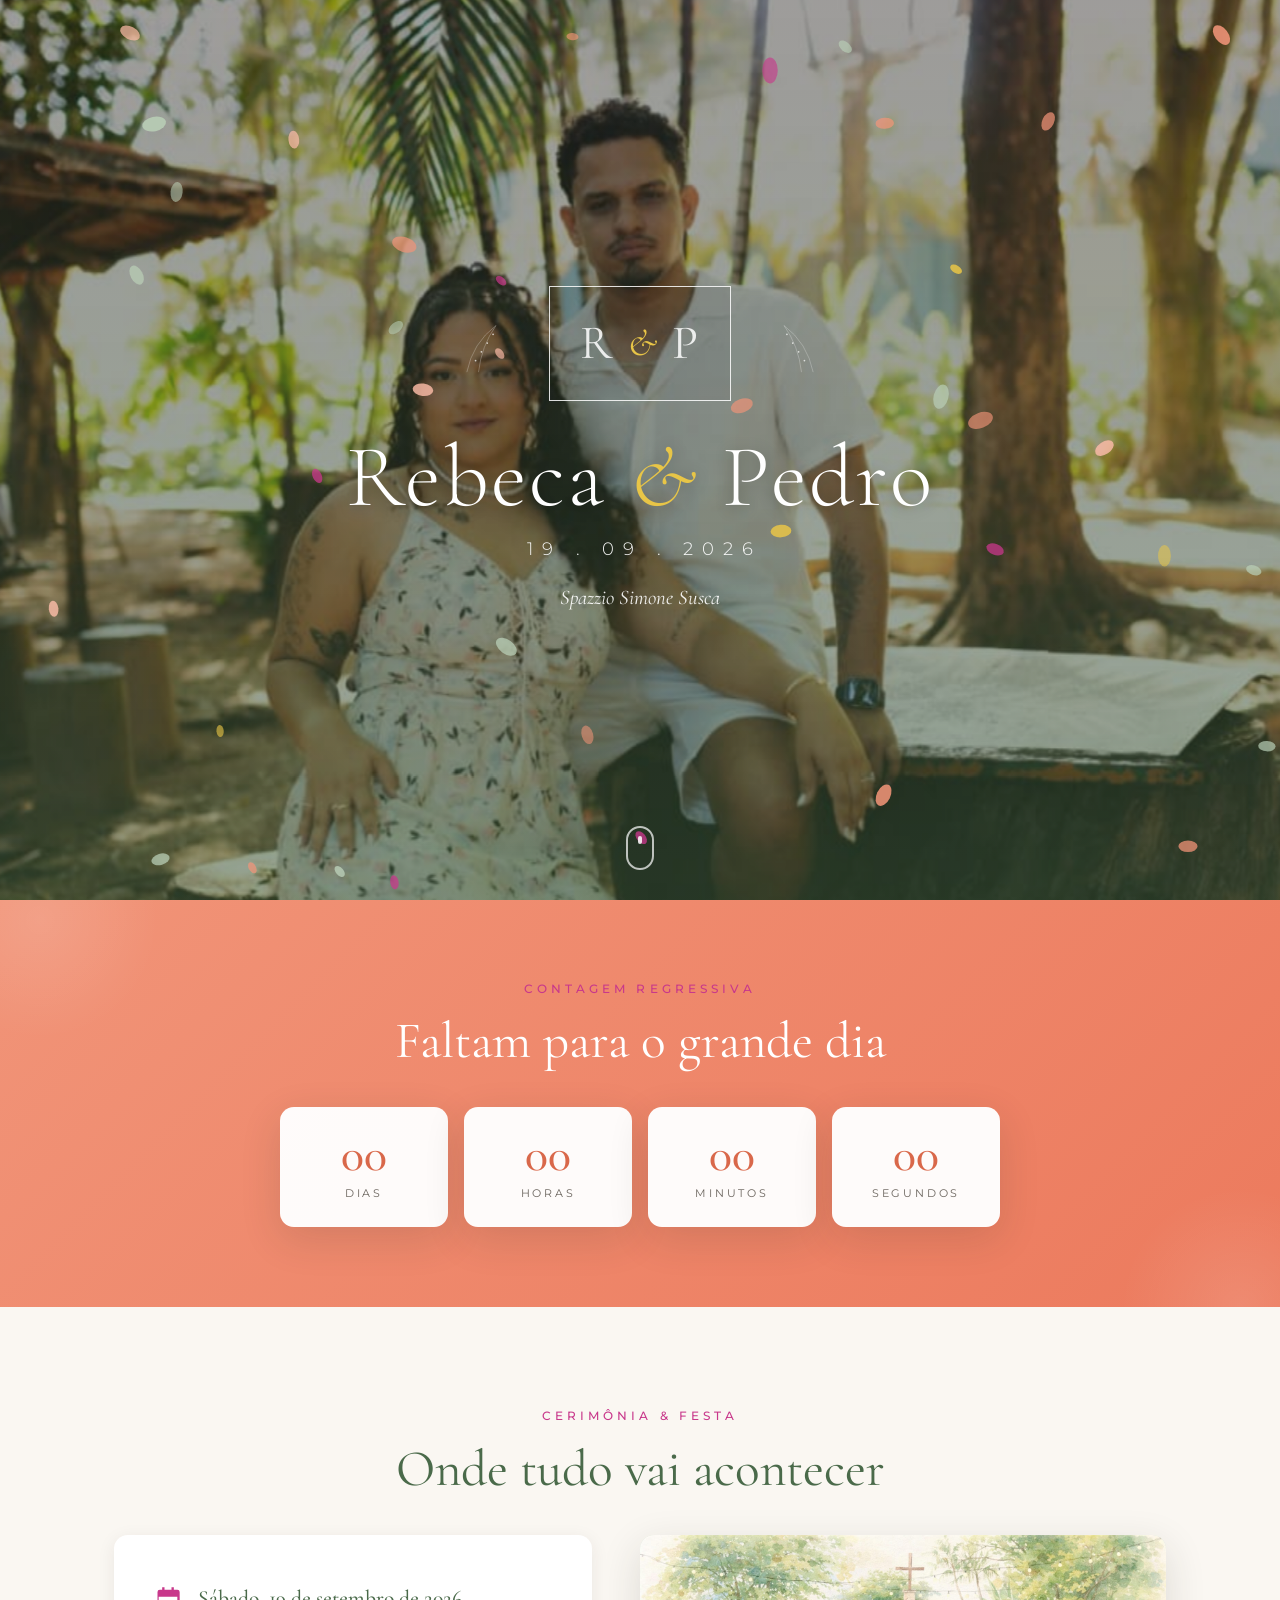
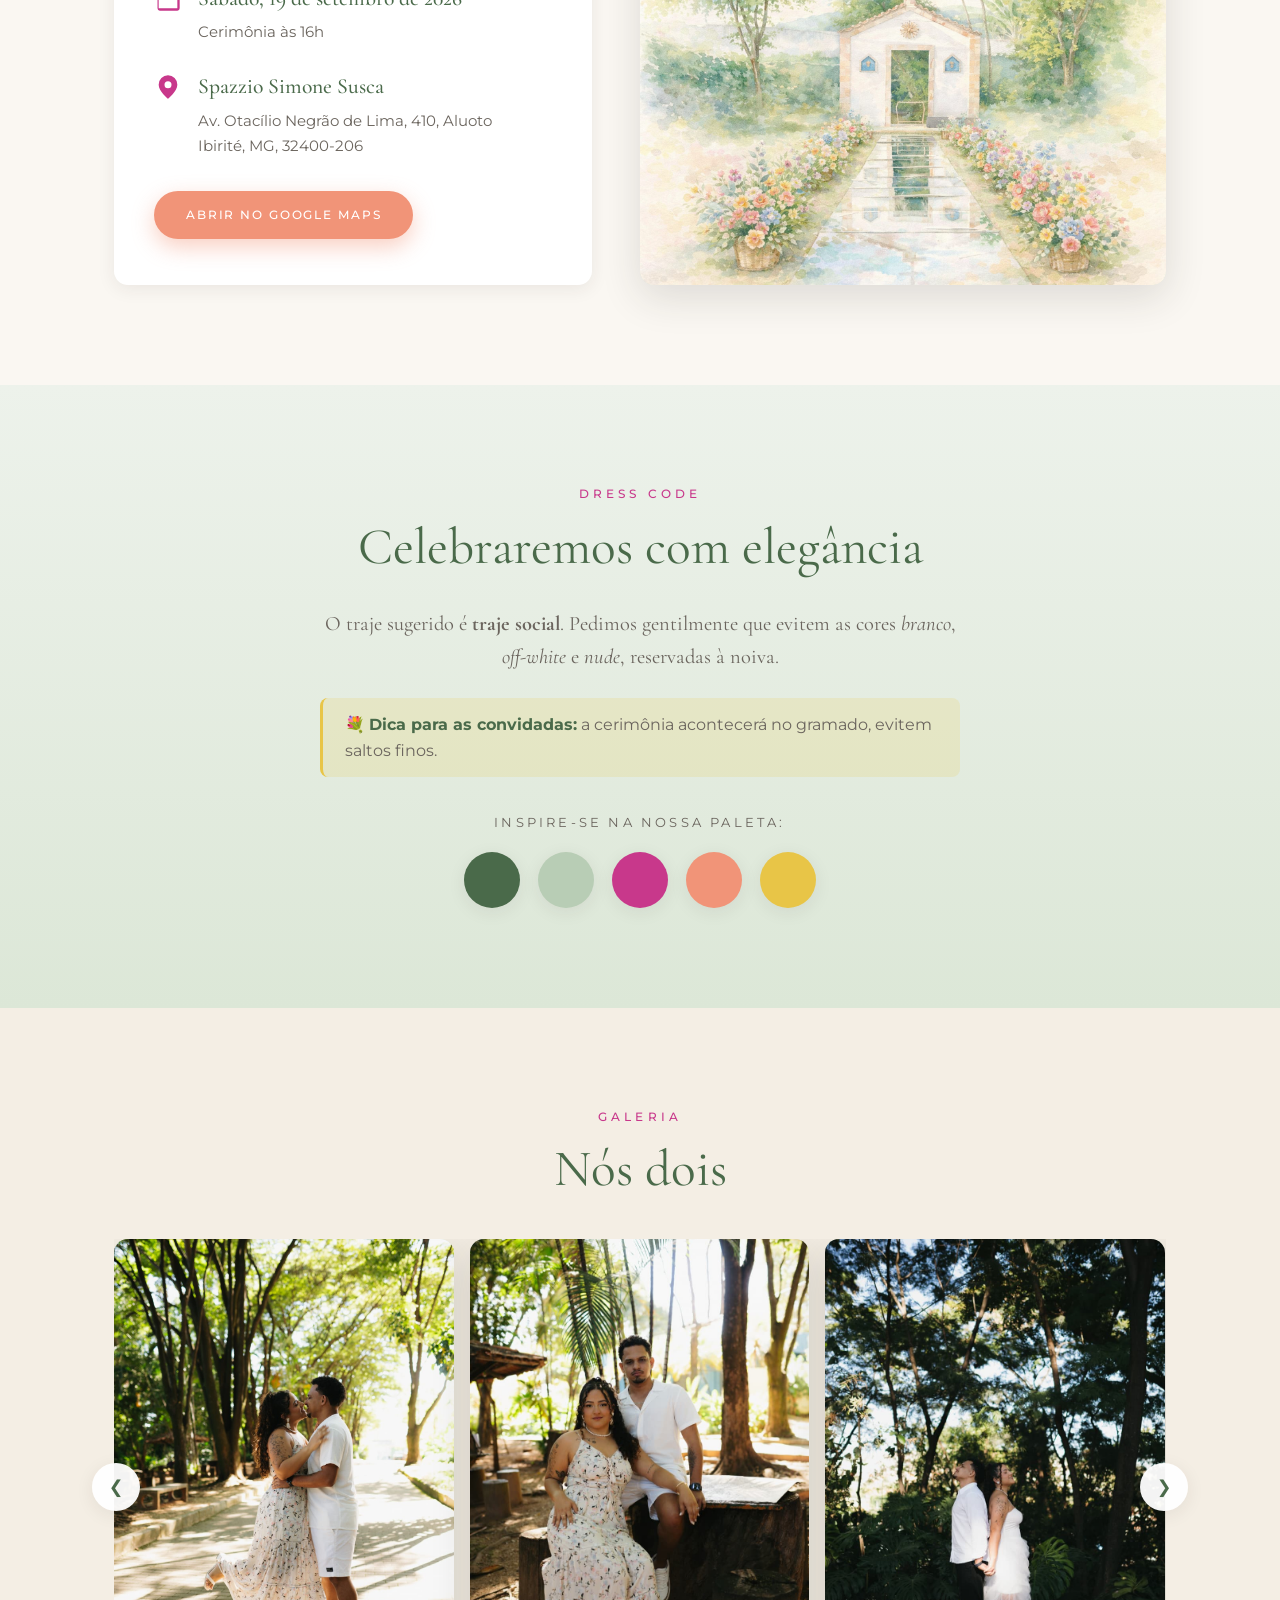
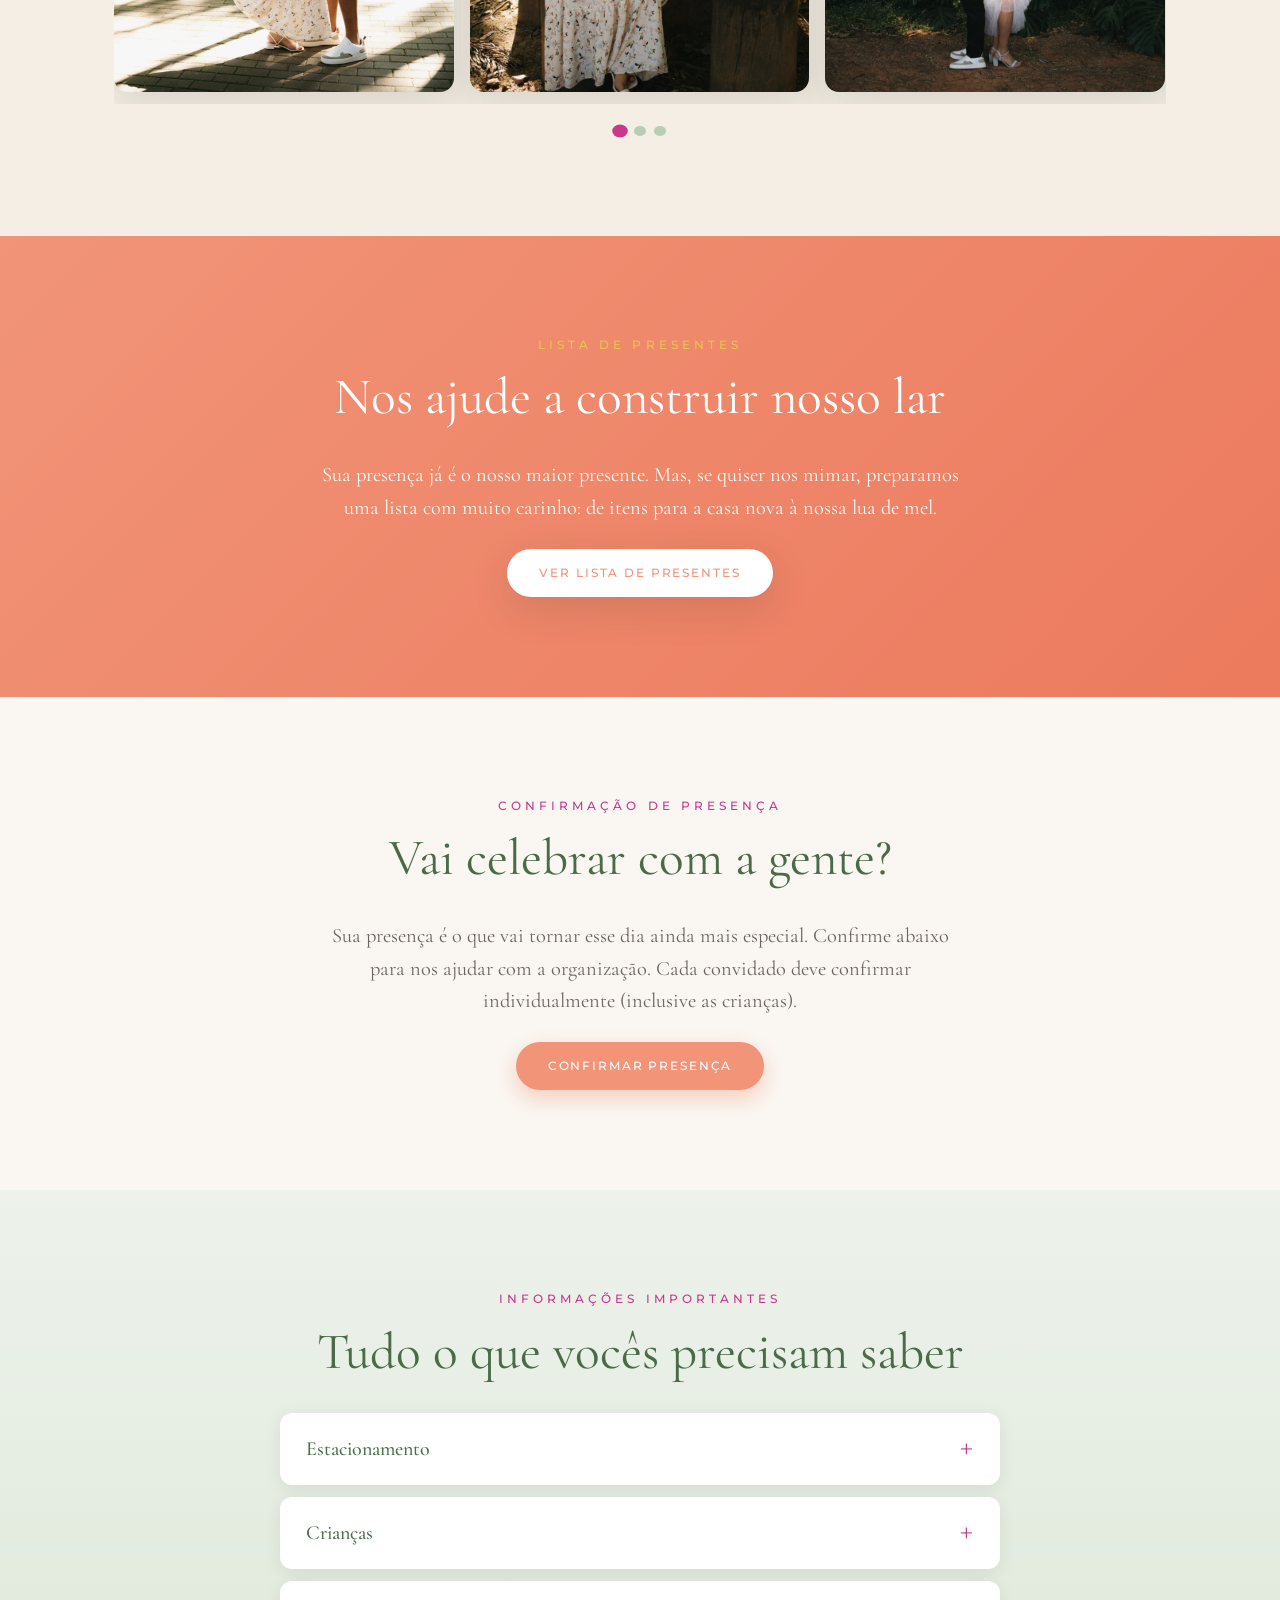
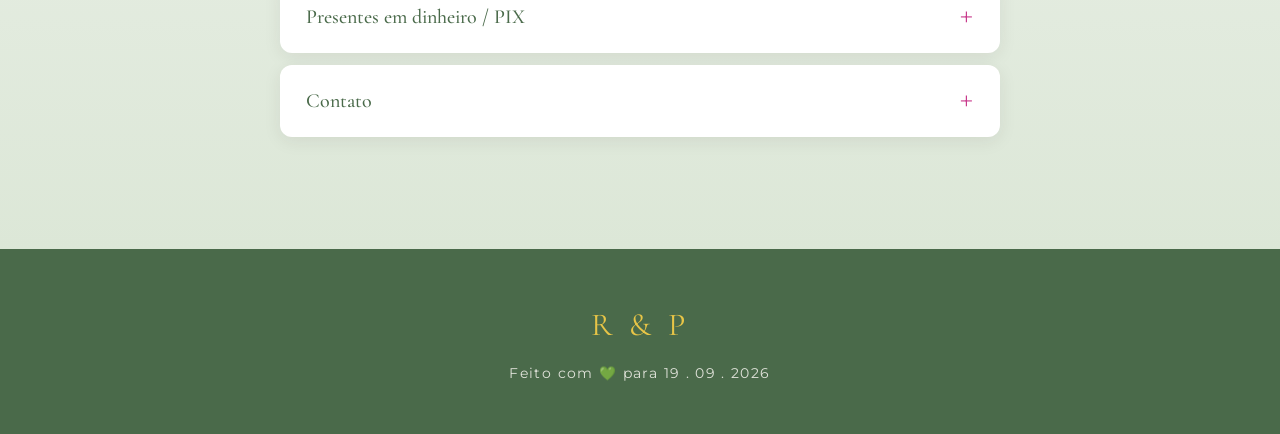
==== commit b921260a: "feat: confirmacao de presenca (RSVP) + painel de resumo na planilha - Modal de RSVP no index (nome, " ====
--- a/index.html
+++ b/index.html
@@ -320,15 +320,17 @@
       </div>
     </section>
 
-    <!-- RSVP (placeholder) -->
+    <!-- RSVP -->
     <section class="rsvp section">
       <div class="container reveal">
         <p class="eyebrow">Confirmação de presença</p>
-        <h2 class="section-title">Aguarde notícias</h2>
+        <h2 class="section-title">Vai celebrar com a gente?</h2>
         <p class="lead">
-          As confirmações serão abertas em breve. Reserve a data e prepare o
-          look. Avisaremos por aqui assim que estiver disponível.
+          Sua presença é o que vai tornar esse dia ainda mais especial. Confirme
+          abaixo para nos ajudar com a organização. Cada convidado deve confirmar
+          individualmente (inclusive as crianças).
         </p>
+        <button type="button" class="btn btn--coral" id="rsvp-trigger">Confirmar presença</button>
       </div>
     </section>
 
@@ -382,6 +384,46 @@
       </div>
     </footer>
 
+    <!-- Modal de confirmação de presença -->
+    <div class="gift-modal" id="rsvp-modal" role="dialog" aria-modal="true" aria-labelledby="rsvp-title">
+      <div class="gift-modal__backdrop" data-rsvp-backdrop></div>
+      <div class="gift-modal__card">
+        <button type="button" class="gift-modal__close" aria-label="Fechar">&times;</button>
+
+        <div class="gift-modal__head">
+          <div class="pl-icon" aria-hidden="true">💌</div>
+          <div>
+            <p class="eyebrow">Confirmação de presença</p>
+            <h2 class="gift-modal__name" id="rsvp-title">Confirme sua presença</h2>
+            <p class="gift-modal__price">Preencha uma vez por convidado</p>
+          </div>
+        </div>
+
+        <div class="gift-form">
+          <label class="gift-form__field">
+            <span>Nome completo</span>
+            <input type="text" data-rsvp-name placeholder="Ex.: Maria Silva" autocomplete="name" />
+          </label>
+          <label class="gift-form__field gift-form__age">
+            <span>Idade</span>
+            <input type="number" data-rsvp-age placeholder="Ex.: 30" min="0" max="120" inputmode="numeric" />
+          </label>
+          <label class="gift-form__field">
+            <span>Telefone (WhatsApp)</span>
+            <input type="tel" data-rsvp-phone placeholder="(31) 99999-9999" inputmode="numeric" autocomplete="tel" />
+          </label>
+        </div>
+
+        <p class="gift-modal__error" data-rsvp-error></p>
+        <button type="button" class="btn btn--coral gift-modal__confirm" data-rsvp-confirm disabled>Confirmar presença ✓</button>
+      </div>
+    </div>
+
+    <!-- Toast -->
+    <div class="gift-toast" id="gift-toast" role="status" aria-live="polite"></div>
+
+    <script src="js/config.js"></script>
+    <script src="js/rsvp.js"></script>
     <script src="js/countdown.js"></script>
     <script src="js/carousel.js"></script>
     <script src="js/petals.js"></script>
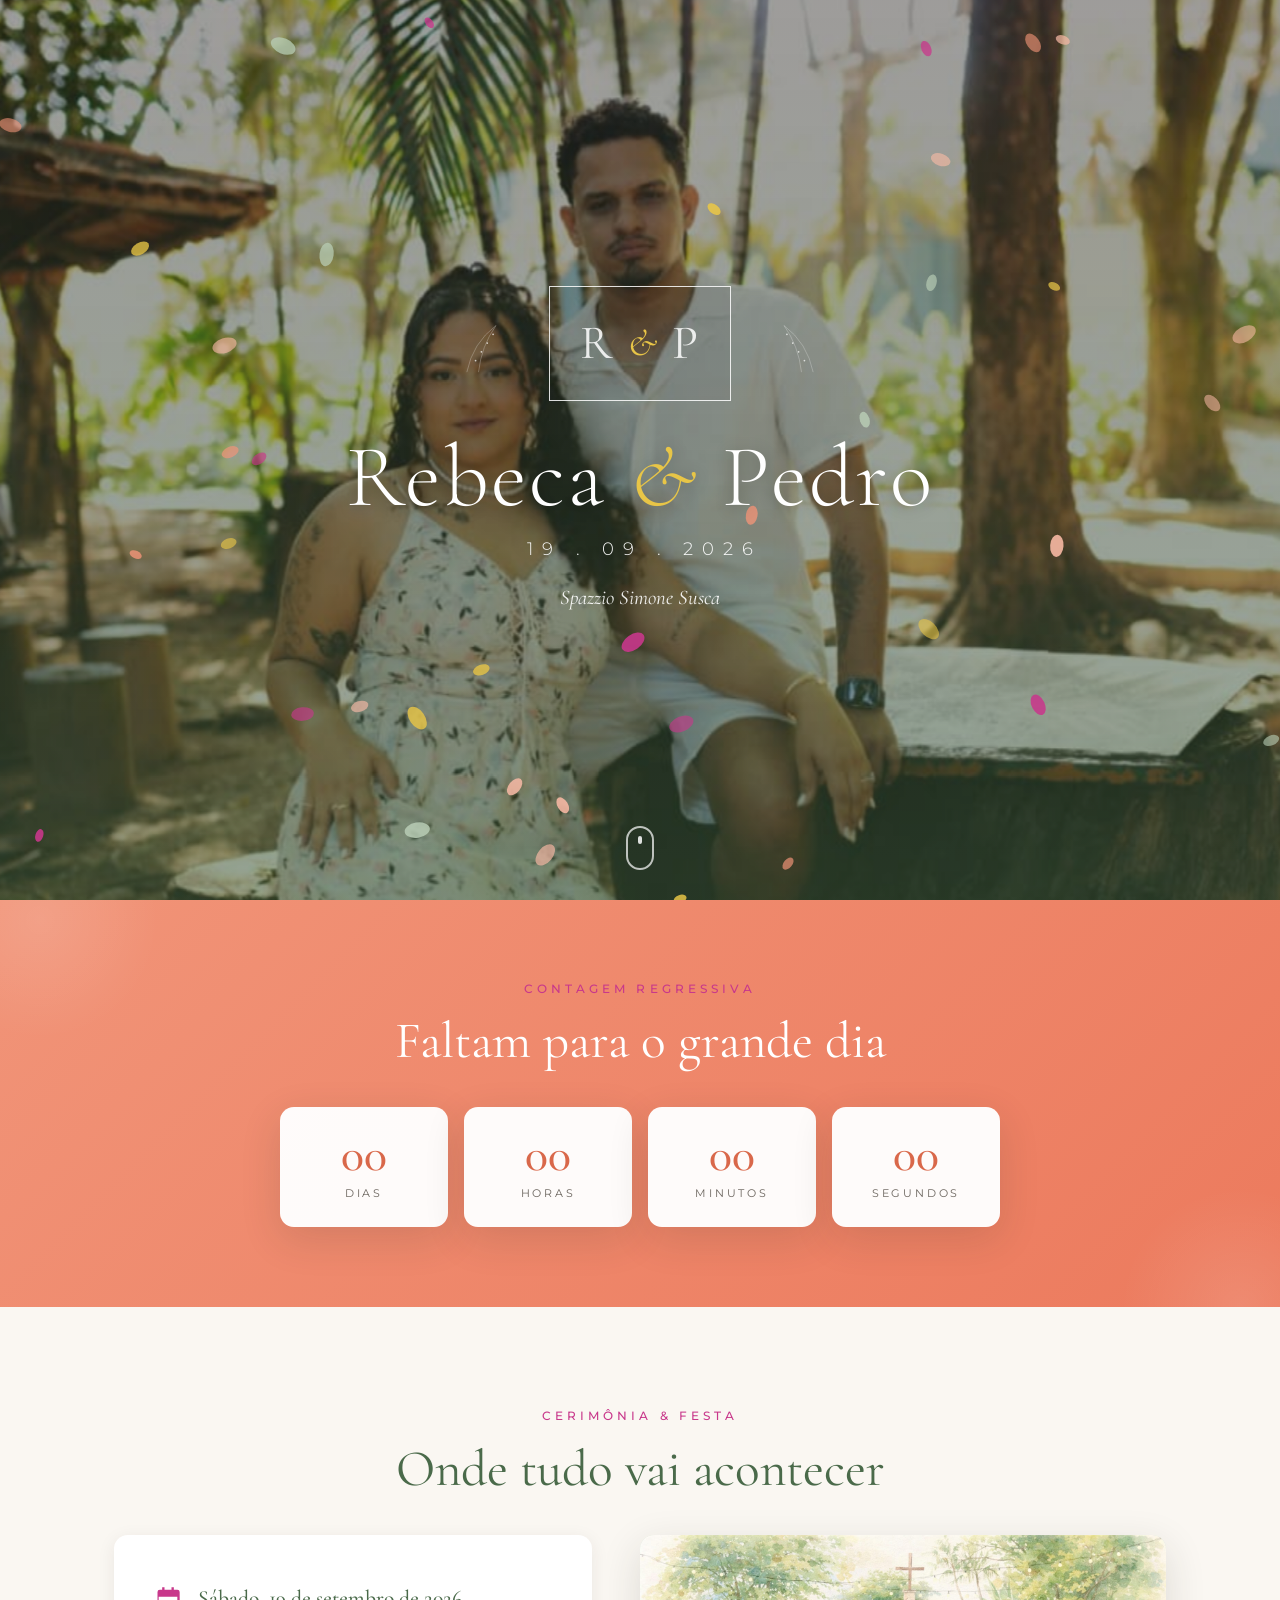
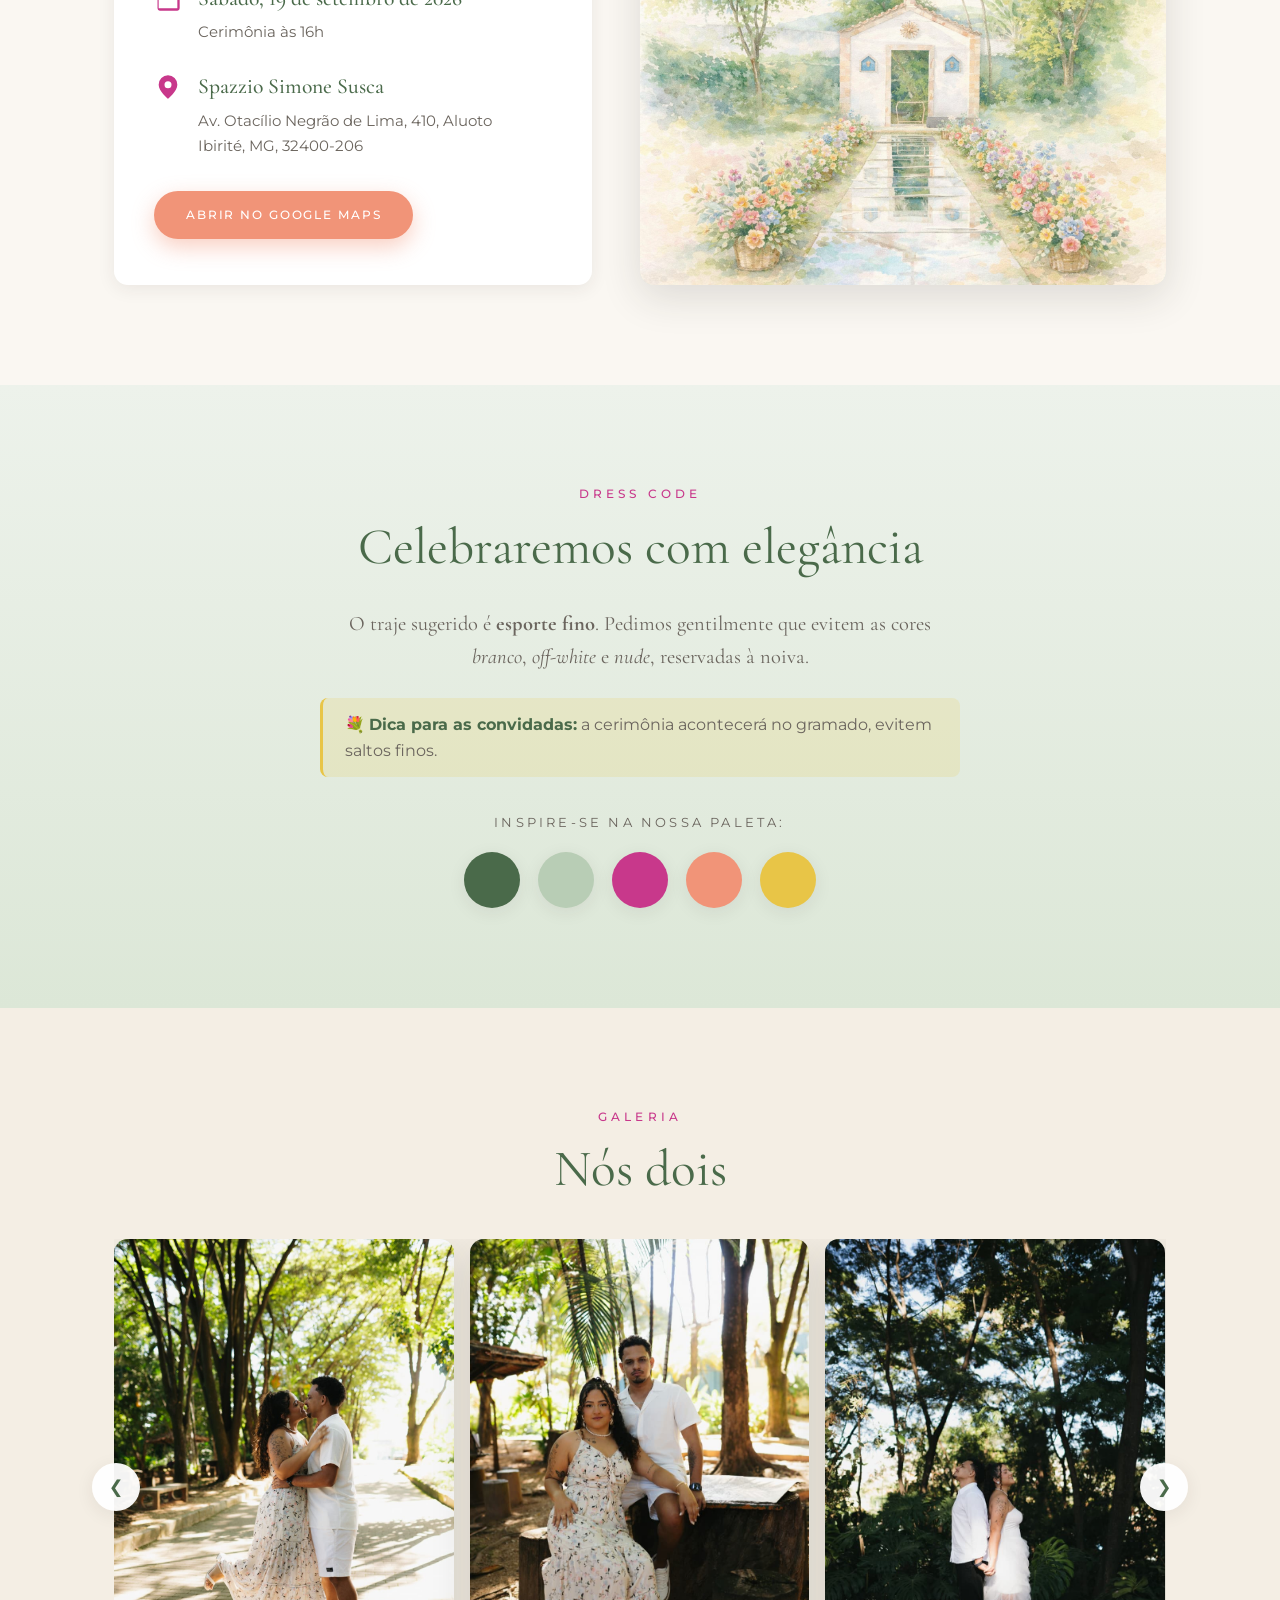
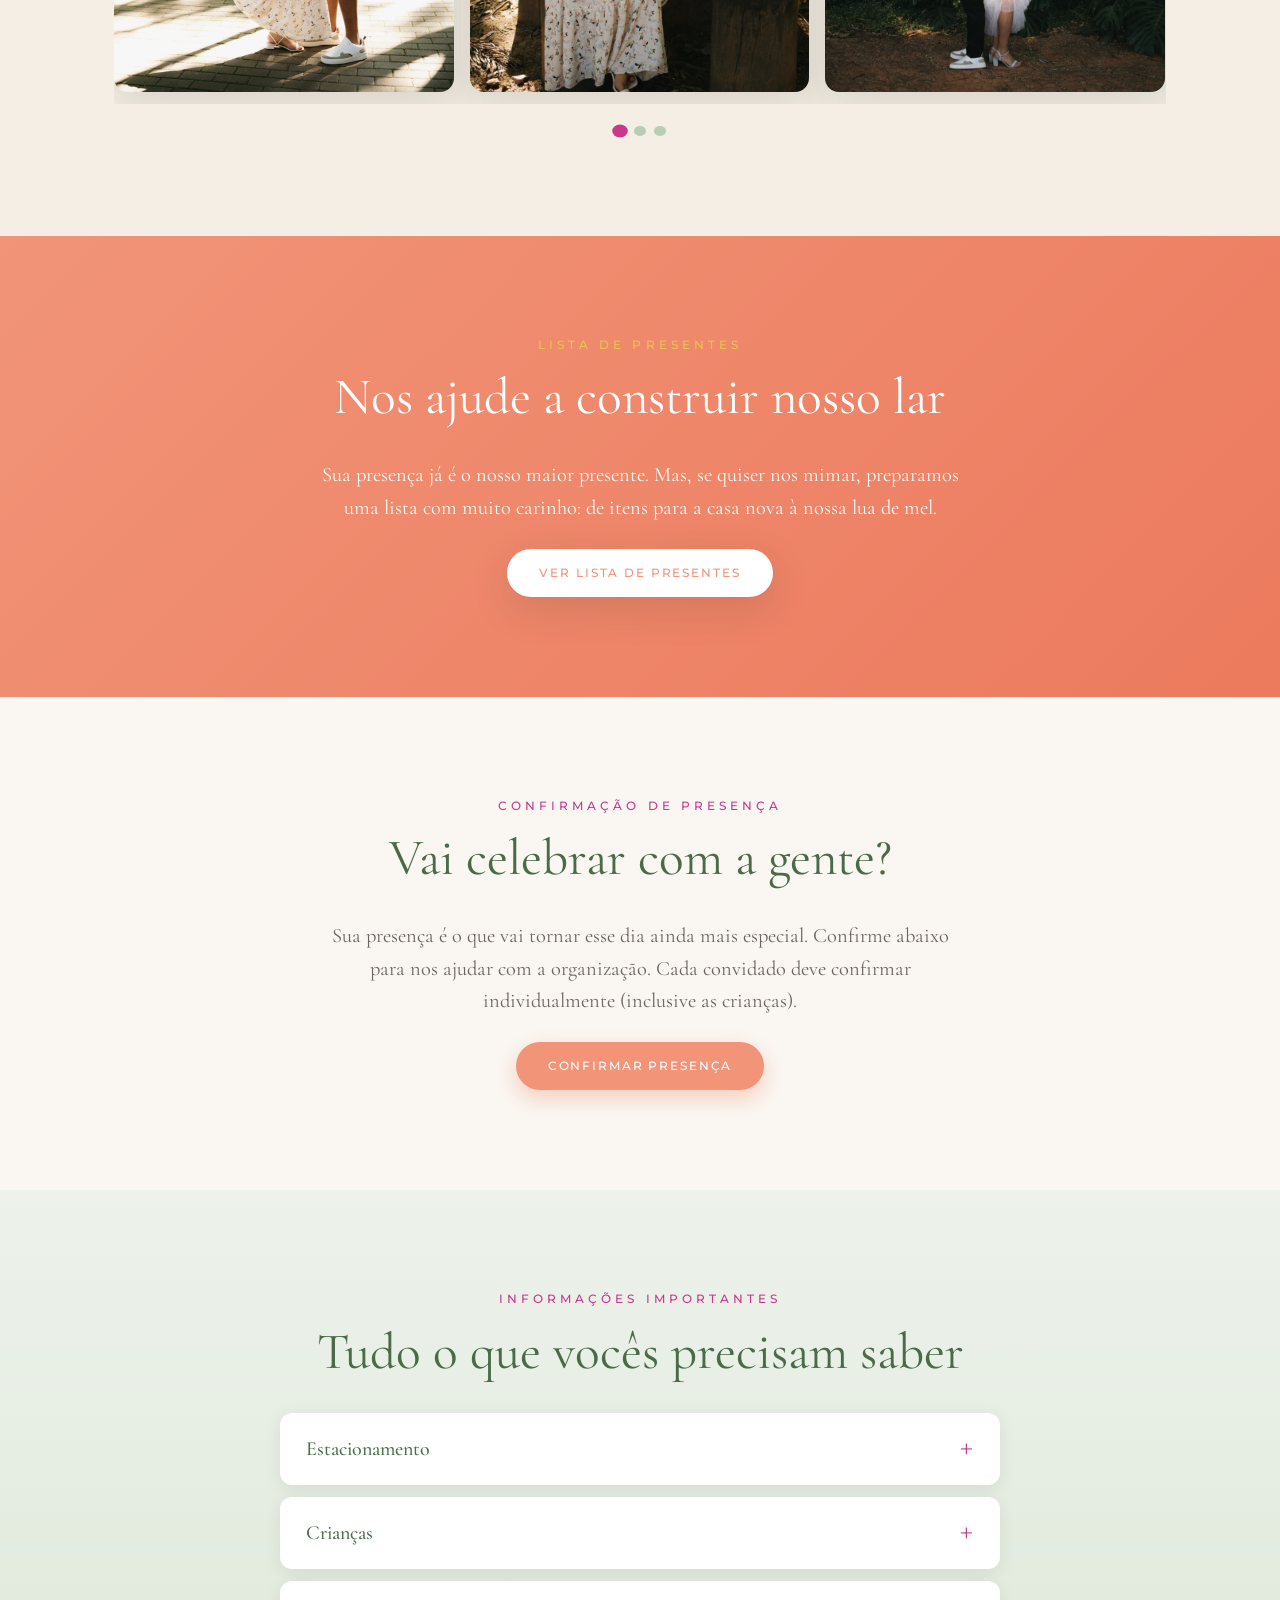
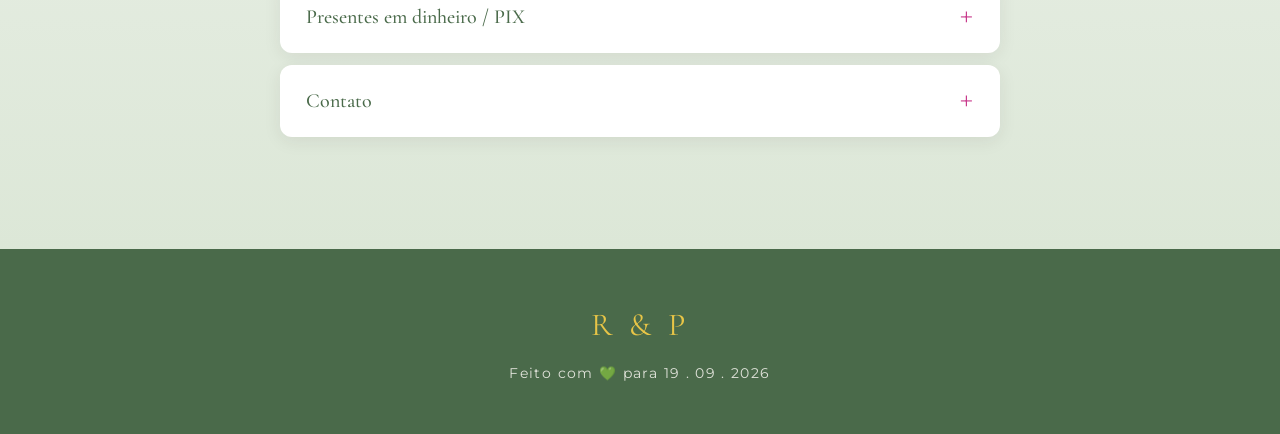
==== commit 366b1dd0: "perf: acelera envios + revert traje para esporte fino - Comprime imagem do comprovante no navegador " ====
--- a/index.html
+++ b/index.html
@@ -221,7 +221,7 @@
         <p class="eyebrow">Dress code</p>
         <h2 class="section-title">Celebraremos com elegância</h2>
         <p class="lead">
-          O traje sugerido é <strong>traje social</strong>. Pedimos gentilmente
+          O traje sugerido é <strong>esporte fino</strong>. Pedimos gentilmente
           que evitem as cores <em>branco</em>, <em>off-white</em> e
           <em>nude</em>, reservadas à noiva.
         </p>
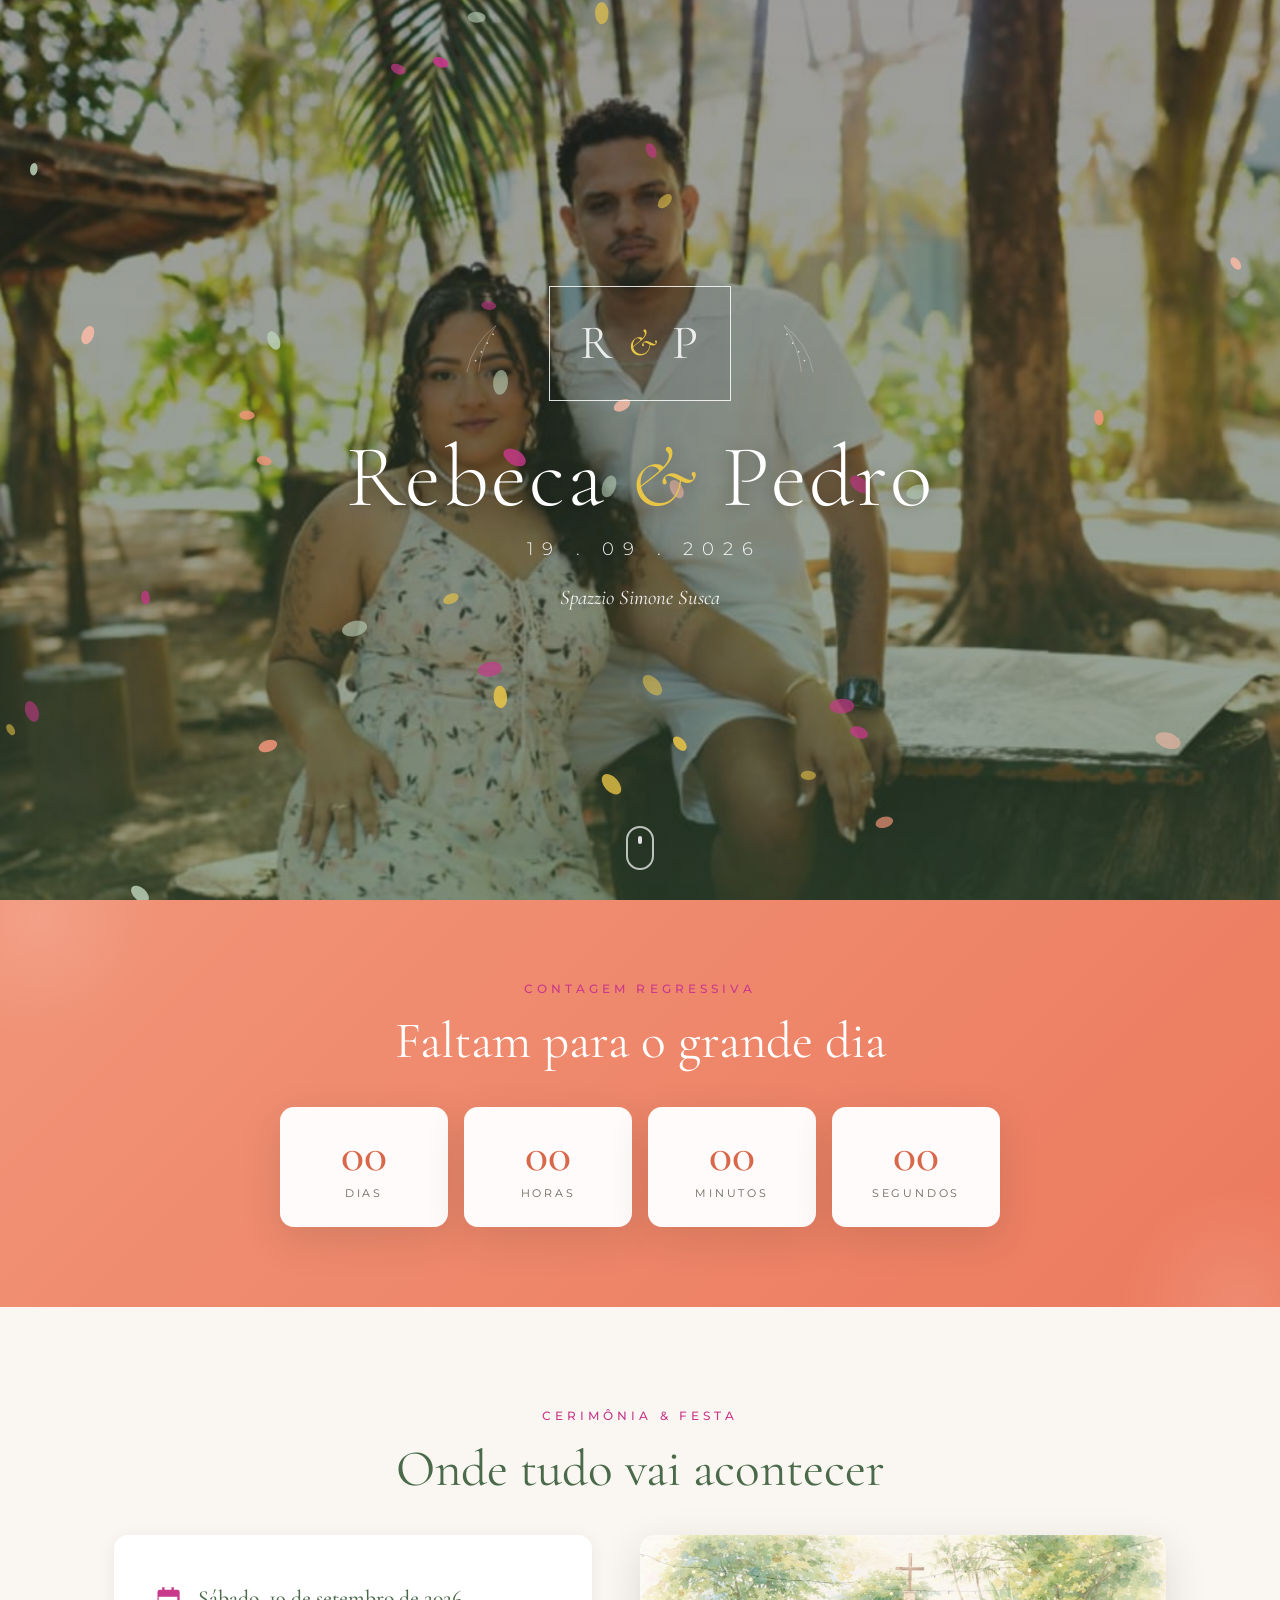
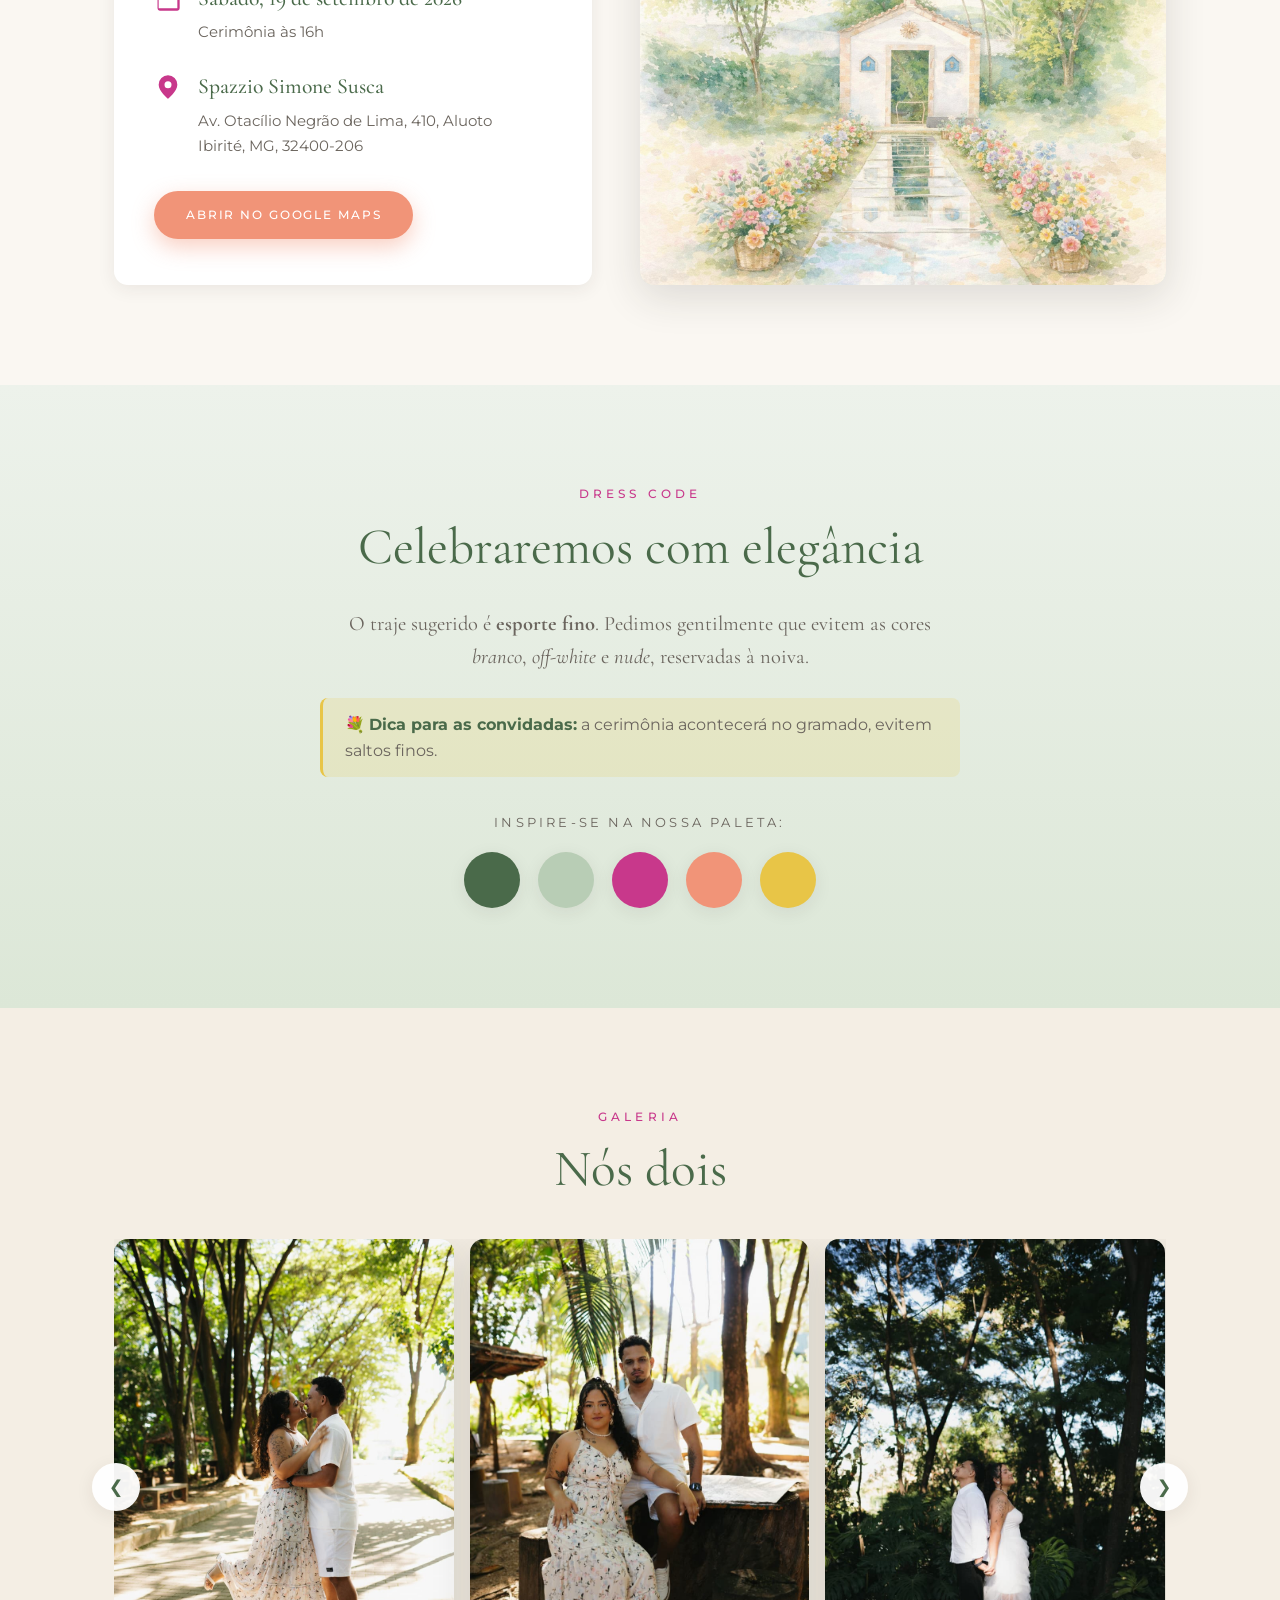
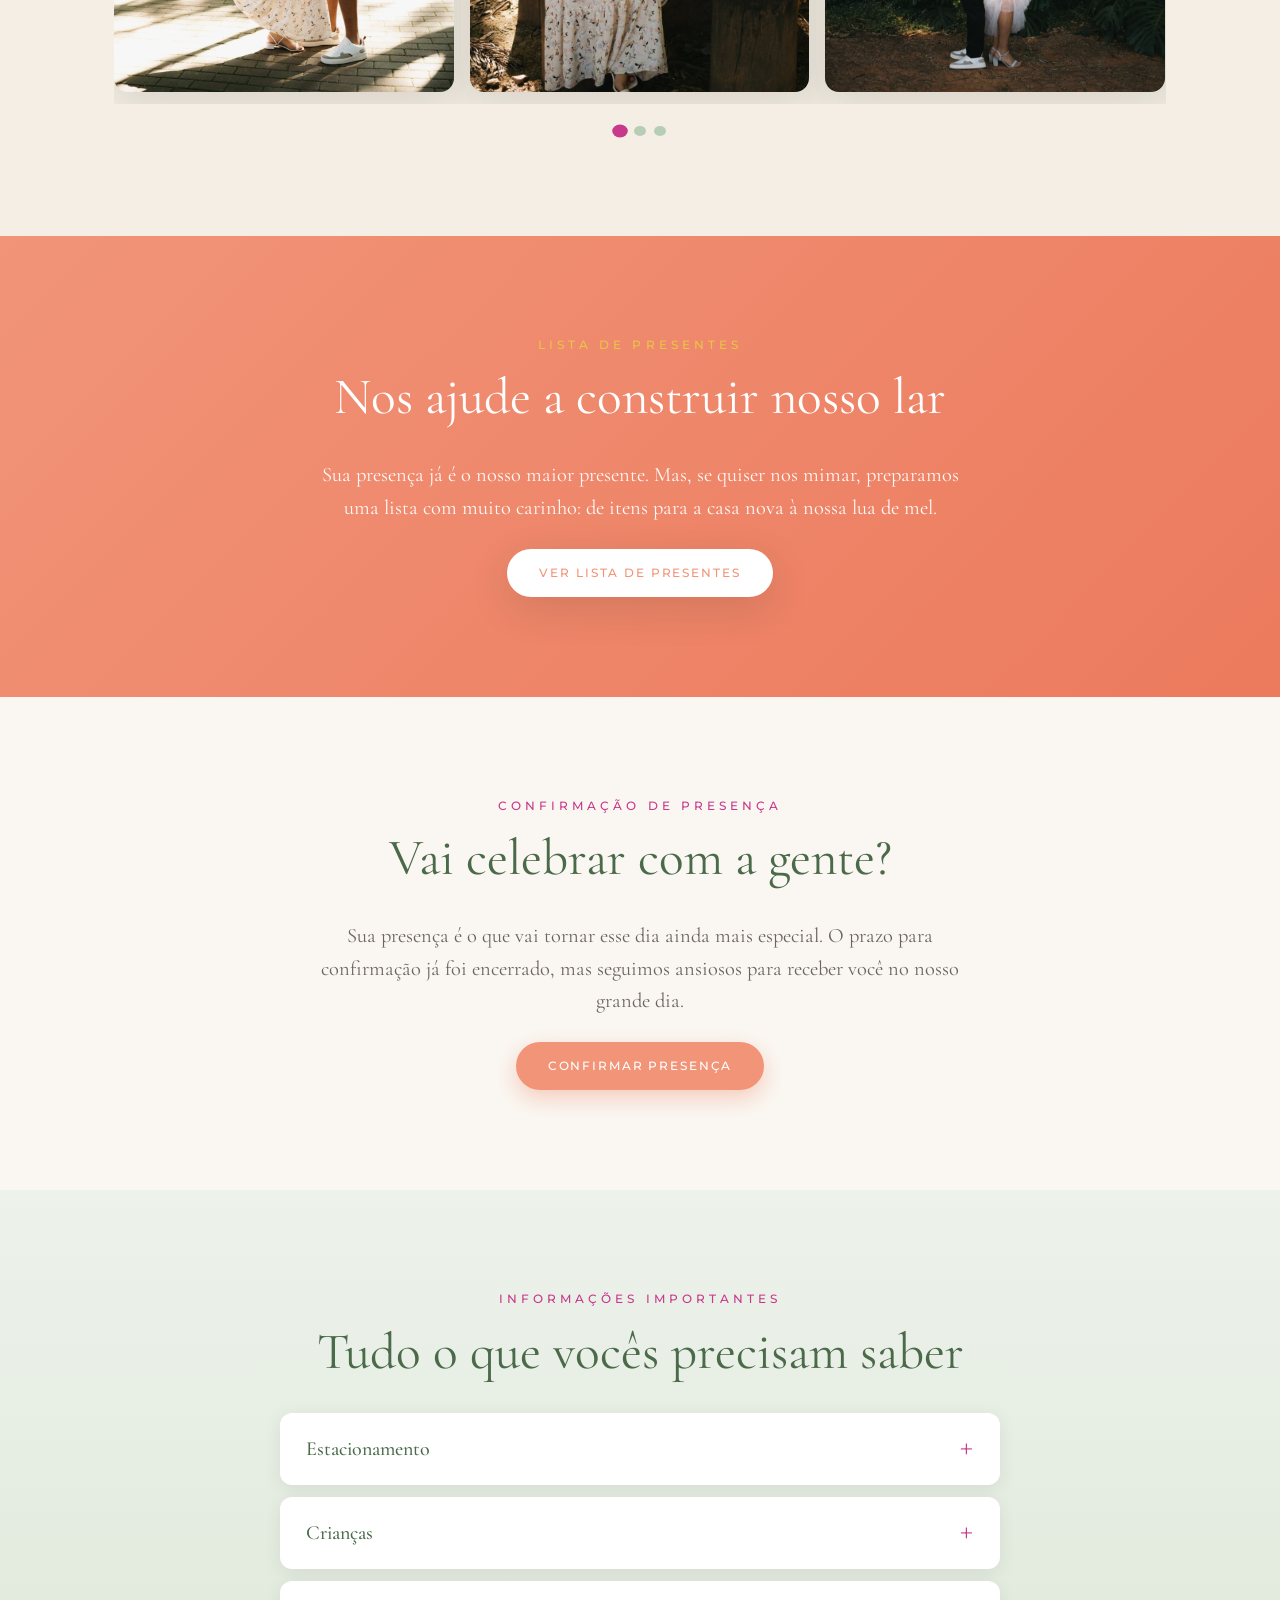
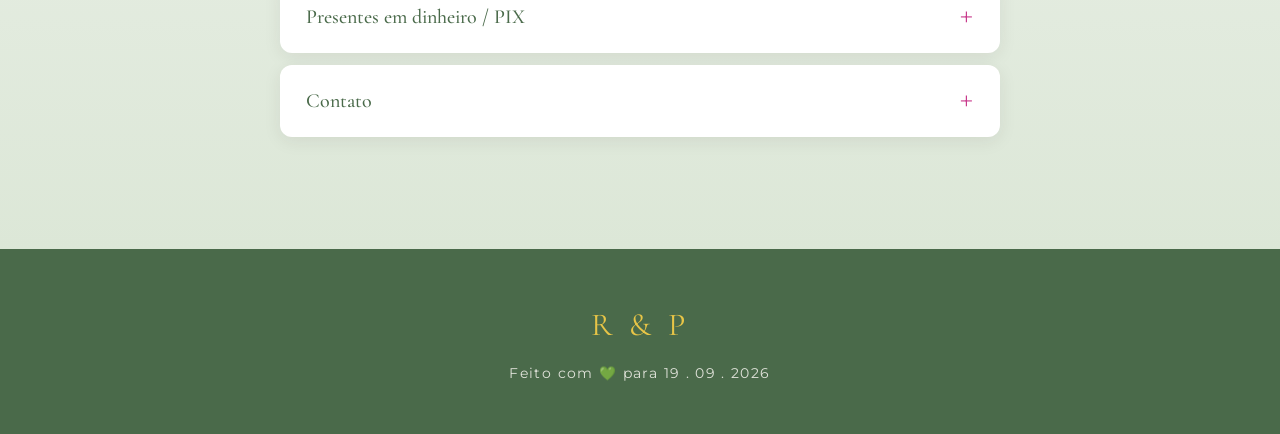
==== commit e0e68b0c: "feat: encerra confirmacao de presenca Botao de RSVP passa a abrir um modal informando que as confirm" ====
--- a/index.html
+++ b/index.html
@@ -326,9 +326,9 @@
         <p class="eyebrow">Confirmação de presença</p>
         <h2 class="section-title">Vai celebrar com a gente?</h2>
         <p class="lead">
-          Sua presença é o que vai tornar esse dia ainda mais especial. Confirme
-          abaixo para nos ajudar com a organização. Cada convidado deve confirmar
-          individualmente (inclusive as crianças).
+          Sua presença é o que vai tornar esse dia ainda mais especial. O prazo
+          para confirmação já foi encerrado, mas seguimos ansiosos para receber
+          você no nosso grande dia.
         </p>
         <button type="button" class="btn btn--coral" id="rsvp-trigger">Confirmar presença</button>
       </div>
@@ -419,6 +419,26 @@
       </div>
     </div>
 
+    <!-- Modal: confirmações encerradas -->
+    <div class="gift-modal" id="rsvp-closed-modal" role="dialog" aria-modal="true" aria-labelledby="rsvp-closed-title">
+      <div class="gift-modal__backdrop" data-rsvp-closed-backdrop></div>
+      <div class="gift-modal__card">
+        <button type="button" class="gift-modal__close" aria-label="Fechar">&times;</button>
+        <div class="gift-modal__head">
+          <div class="pl-icon" aria-hidden="true">⏳</div>
+          <div>
+            <p class="eyebrow">Confirmação de presença</p>
+            <h2 class="gift-modal__name" id="rsvp-closed-title">As confirmações foram encerradas</h2>
+          </div>
+        </div>
+        <p class="lead" style="text-align:left;margin:0">
+          O prazo para confirmar presença já se encerrou e a nossa lista de
+          convidados foi fechada. Se você tiver qualquer dúvida, fale diretamente
+          com os noivos. Obrigada pelo carinho! 💚
+        </p>
+      </div>
+    </div>
+
     <!-- Toast -->
     <div class="gift-toast" id="gift-toast" role="status" aria-live="polite"></div>
 
